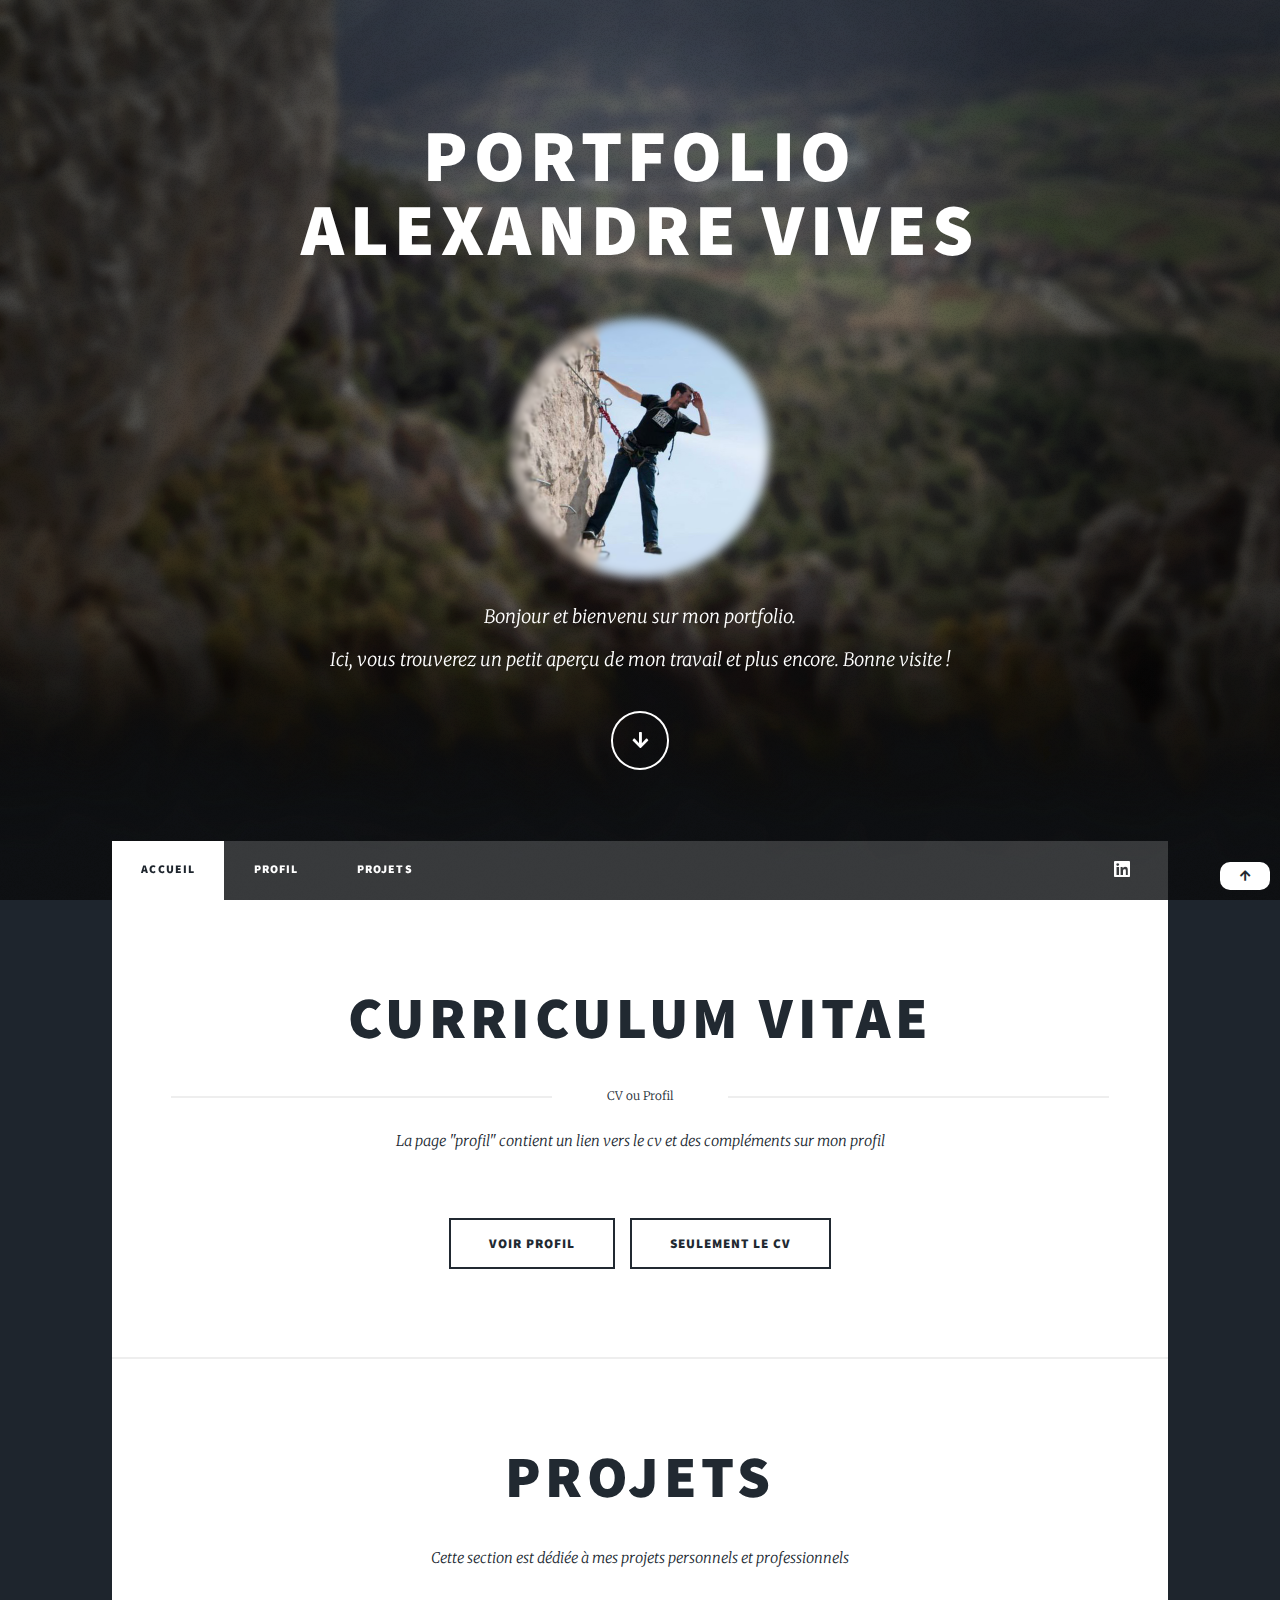
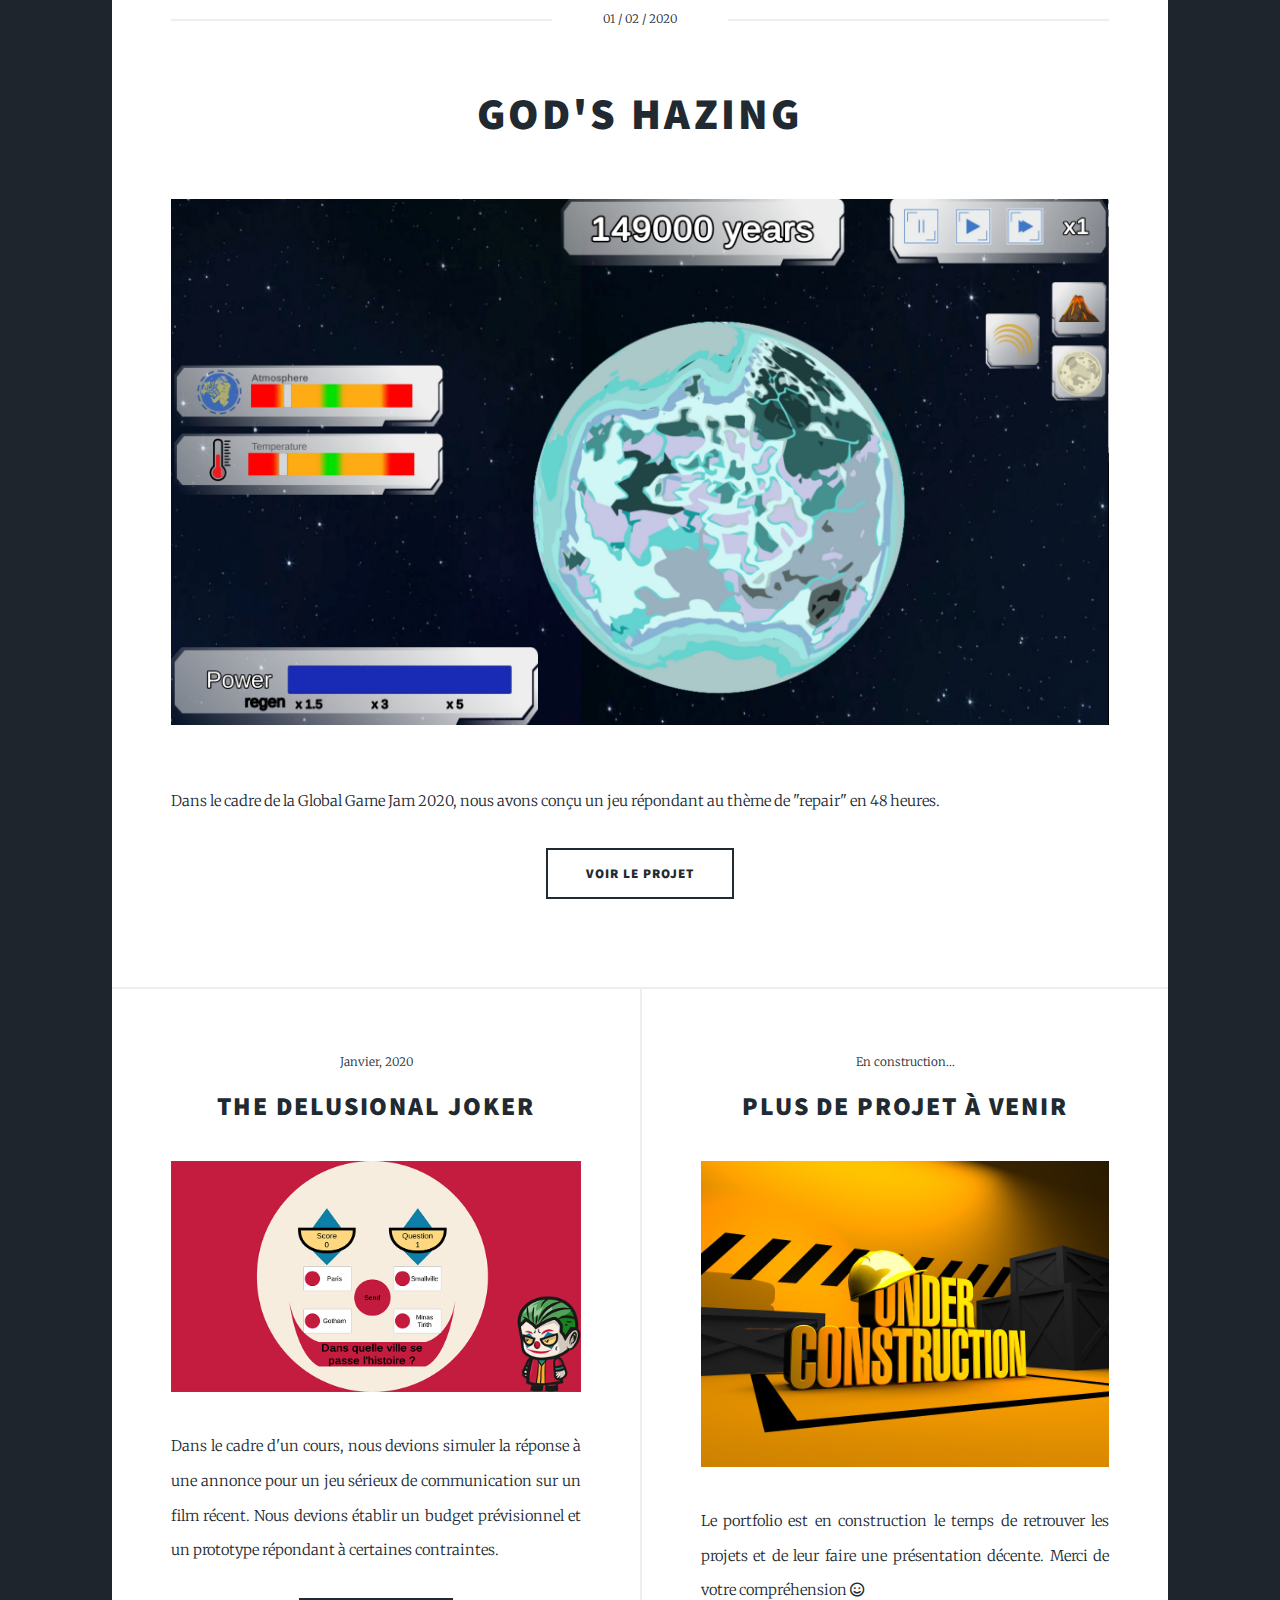
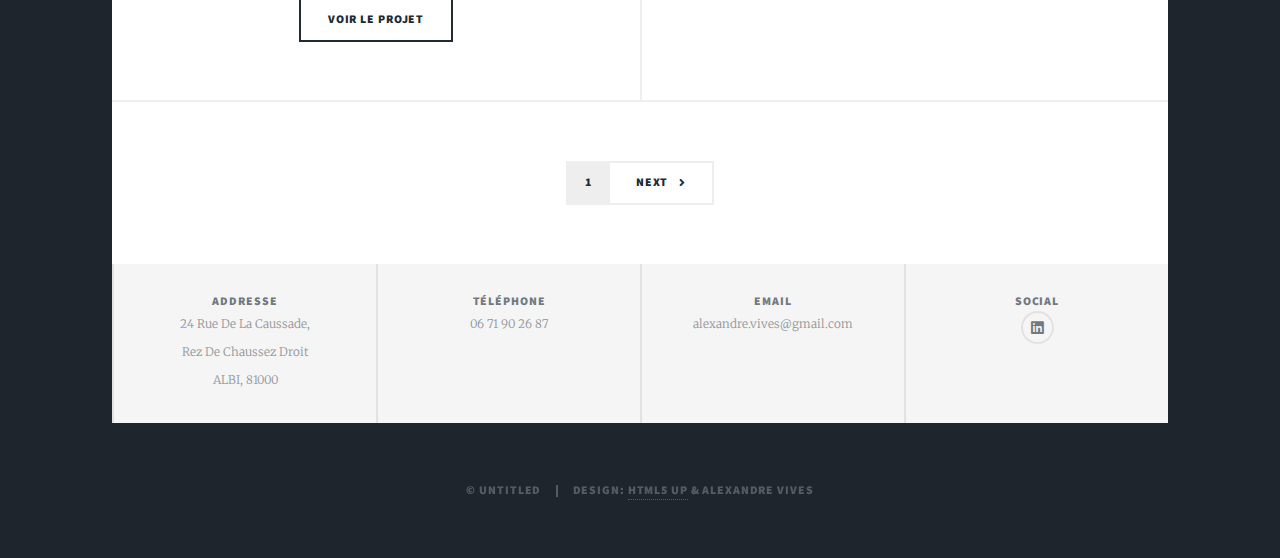
==== index.html @ 9de9e800 "Add files via upload" ====
<!DOCTYPE HTML>
<!--
	Massively by HTML5 UP
	html5up.net | @ajlkn
	Free for personal and commercial use under the CCA 3.0 license (html5up.net/license)
-->
<html>
	<head>
		<title>Portfolio Alexandre Vives</title>
		<meta charset="utf-8" />
		<meta name="viewport" content="width=device-width, initial-scale=1, user-scalable=no" />
		<link rel="stylesheet" href="assets/css/main.css" /> 
		<noscript><link rel="stylesheet" href="assets/css/noscript.css" /></noscript>
	</head>
	<body class="is-preload">
		<a id="myBtn" href="#header" class="icon solid solo fa-arrow-up scrolly"></a>
		<!-- Wrapper -->
			<div id="wrapper" class="fade-in">

				<!-- Intro -->
					<div id="intro">
						<h1>Portfolio</br>Alexandre Vives</h1>
						<img src="images/first_page.png" width="300" height="300" alt="" />
						<p>Bonjour et bienvenu sur mon portfolio.<br/> Ici, vous trouverez un petit aperçu de mon travail et plus encore. Bonne visite !</p>

						<ul class="actions">
							<li><a href="#header" class="button icon solid solo fa-arrow-down scrolly">Continue</a></li>
						</ul>
					</div>

				<!-- Header -->
					<header id="header">
						<a href="index.html" class="logo">Portfolio</a>	 
					</header>
					

				<div id="navInsert">

				</div>

				<!-- Main -->
					<div id="main">

						<!-- Featured Post -->
							<article class="post featured">
								<header class="major">
									<h2>Curriculum Vitae</h2>
									<span class="announce">CV ou Profil</span>
									<p>La page "profil" contient un lien vers le cv et des compléments sur mon profil</p>
								</header>
								<ul class="actions special">
									<li><a href="profil.html" class="button large">Voir profil</a></li>
									<li><a href="https://drive.google.com/open?id=1Zf-9jt9kd5kHtV3uzMvrws8bIlrzNsgl" target="_blank" class="button large">Seulement le CV</a></li>
								</ul>							
							</article>

							<article class="post featured">
								<header class="major">
									<h2>Projets</h2>
									<p>Cette section est dédiée à mes projets personnels et professionnels</p>
									<span class="announce"> 01 / 02 / 2020</span>
									<h3><a href="projets.html#god">God's Hazing</a></h3>
								</header>
								<a href="projets.html#god" class="image main"><img src="images/Screen_Godhazing.jpg" alt="Screenshot God's Hazing" /></a>
								<p>Dans le cadre de la Global Game Jam 2020, nous avons conçu un jeu répondant au thème de "repair" en 48 heures.</p>							
								<ul class="actions special">
									<li><a href="projets.html#god" class="button large">Voir le projet</a></li>
								</ul>
							</article>

						<!-- Posts -->
							<section class="posts">
								<article>
									<header>
										<span class="date">Janvier, 2020</span>
										<h2><a href="projets.html#joker">The delusional Joker</a></h2>
									</header>
									<a href="projets.html#joker" class="image fit"><img src="images/The_delusional_joker.jpg" alt="" /></a>
									<p>Dans le cadre d'un cours, nous devions simuler la réponse à une annonce pour un jeu sérieux de communication sur un film récent. Nous devions établir un budget prévisionnel et un prototype répondant à certaines contraintes.</p>
									<ul class="actions special">
										<li><a href="projets.html#joker" class="button">Voir le projet</a></li>
									</ul>
								</article>
								<article>
									<header>
										<span class="date">En construction...</span>
										<h2>Plus de projet à venir</h2>
									</header>
									<a href="https://pixabay.com/fr/users/QuinceMedia-1031690/?utm_source=link-attribution&amp;utm_medium=referral&amp;utm_campaign=image&amp;utm_content=2891888" target="_blank" class="image fit"><img src="images/under-construction.jpg" alt="Under construction" title="Go to Sources"/></a>
									<p>Le portfolio est en construction le temps de retrouver les projets et de leur faire une présentation décente. Merci de votre compréhension <a href="https://www.linkedin.com/in/alexandre-vives-8855a61a1/" target="_blank" class="icon fa-smile"><span class="label">LinkedIn</span></a></p>
								</article>
								<!--<article>
									<header>
										<span class="date">April 18, 2017</span>
										<h2><a href="#">Ante mattis<br />
										interdum dolor</a></h2>
									</header>
									<a href="#" class="image fit"><img src="images/pic04.jpg" alt="" /></a>
									<p>Donec eget ex magna. Interdum et malesuada fames ac ante ipsum primis in faucibus. Pellentesque venenatis dolor imperdiet dolor mattis sagittis magna etiam.</p>
									<ul class="actions special">
										<li><a href="#" class="button">Full Story</a></li>
									</ul>
								</article>
								<article>
									<header>
										<span class="date">April 14, 2017</span>
										<h2><a href="#">Tempus sed<br />
										nulla imperdiet</a></h2>
									</header>
									<a href="#" class="image fit"><img src="images/pic05.jpg" alt="" /></a>
									<p>Donec eget ex magna. Interdum et malesuada fames ac ante ipsum primis in faucibus. Pellentesque venenatis dolor imperdiet dolor mattis sagittis magna etiam.</p>
									<ul class="actions special">
										<li><a href="#" class="button">Full Story</a></li>
									</ul>
								</article>
								<article>
									<header>
										<span class="date">April 11, 2017</span>
										<h2><a href="#">Odio magna<br />
										sed consectetur</a></h2>
									</header>
									<a href="#" class="image fit"><img src="images/pic06.jpg" alt="" /></a>
									<p>Donec eget ex magna. Interdum et malesuada fames ac ante ipsum primis in faucibus. Pellentesque venenatis dolor imperdiet dolor mattis sagittis magna etiam.</p>
									<ul class="actions special">
										<li><a href="#" class="button">Full Story</a></li>
									</ul>
								</article>
								<article>
									<header>
										<span class="date">April 7, 2017</span>
										<h2><a href="#">Augue lorem<br />
										primis vestibulum</a></h2>
									</header>
									<a href="#" class="image fit"><img src="images/pic07.jpg" alt="" /></a>
									<p>Donec eget ex magna. Interdum et malesuada fames ac ante ipsum primis in faucibus. Pellentesque venenatis dolor imperdiet dolor mattis sagittis magna etiam.</p>
									<ul class="actions special">
										<li><a href="#" class="button">Full Story</a></li>
									</ul>
								</article>-->
							</section>

						<!-- Footer -->
							<footer>
								<div class="pagination">
									<!--<a href="#" class="previous">Prev</a>-->
									<a href="#" class="page active">1</a>
									<!--<a href="#" class="page">2</a>
									<a href="#" class="page">3</a>
									<span class="extra">&hellip;</span>
									<a href="#" class="page">8</a>
									<a href="#" class="page">9</a>
									<a href="#" class="page">10</a>-->
									<a href="#" class="next">Next</a>
								</div>
							</footer>

					</div>
					
					<div id="footerInsert">

					</div>

			</div>
			
		<!-- Scripts -->
			<script src="assets/js/jquery.min.js"></script>
			<script src="assets/js/jquery.scrollex.min.js"></script>
			<script src="assets/js/jquery.scrolly.min.js"></script>
			<script src="assets/js/browser.min.js"></script>
			<script src="assets/js/breakpoints.min.js"></script>
			<script src="assets/js/util.js"></script>
			<script src="assets/js/main.js"></script>
			<script src="assets/js/insertTemplate.js"></script>	
	</body>
</html>
---- assets/css/main.css ----
@import url(fontawesome-all.min.css);
@import url("https://fonts.googleapis.com/css?family=Merriweather:300,700,300italic,700italic|Source+Sans+Pro:900");

/*
	Massively by HTML5 UP
	html5up.net | @ajlkn
	Free for personal and commercial use under the CCA 3.0 license (html5up.net/license)
*/

html, body, div, span, applet, object,
iframe, h1, h2, h3, h4, h5, h6, p, blockquote,
pre, a, abbr, acronym, address, big, cite,
code, del, dfn, em, img, ins, kbd, q, s, samp,
small, strike, strong, sub, sup, tt, var, b,
u, i, center, dl, dt, dd, ol, ul, li, fieldset,
form, label, legend, table, caption, tbody,
tfoot, thead, tr, th, td, article, aside,
canvas, details, embed, figure, figcaption,
footer, header, hgroup, menu, nav, output, ruby,
section, summary, time, mark, audio, video, iframe {
	margin: 0;
	padding: 0;
	border: 0;
	font-size: 100%;
	font: inherit;
	vertical-align: baseline;}

article, aside, details, figcaption, figure,
footer, header, hgroup, menu, nav, section {
	display: block;}

body {
	line-height: 1;
}

ol, ul {
	list-style: none;
}

blockquote, q {
	quotes: none;
}

	blockquote:before, blockquote:after, q:before, q:after {
		content: '';
		content: none;
	}

table {
	border-collapse: collapse;
	border-spacing: 0;
}

body {
	-webkit-text-size-adjust: none;
}

mark {
	background-color: transparent;
	color: inherit;
}

input::-moz-focus-inner {
	border: 0;
	padding: 0;
}

input, select, textarea {
	-moz-appearance: none;
	-webkit-appearance: none;
	-ms-appearance: none;
	appearance: none;
}

/* Barre de progression */
.styled meter {
  /* Reset the default appearance */
  -webkit-appearance: none;
  -moz-appearance: none;
  appearance: none;

  width: 20%;
  height: 30px;
  
  /* For Firefox */
  background: #EEE;
  box-shadow: 0 2px 3px rgba(0,0,0,0.2) inset;
  border-radius: 3px;
}

.styled meter::-webkit-meter-bar {
	background: #EEE;
	box-shadow: 0 2px 3px rgba(0,0,0,0.2) inset;
	border-radius: 3px;
  }
  
  .styled meter::-webkit-meter-optimum-value,
  .styled meter::-webkit-meter-suboptimum-value,
  .styled meter::-webkit-meter-even-less-good-value {
	border-radius: 3px;
  }
  
  .styled meter::-webkit-meter-optimum-value {
	background: #86CC00;
  }
  
  .styled meter::-webkit-meter-suboptimum-value {
	background: #FFDB1A;
  }
  
  .styled meter::-webkit-meter-even-less-good-value  {
	background: #CC4600;
  }
  
  
  /* Firefox */
  .styled meter::-moz-meter-bar {
	border-radius: 3px;
  }
  
  .styled meter:-moz-meter-optimum::-moz-meter-bar {
	background: #86CC00;
  }
  
  .styled meter:-moz-meter-sub-optimum::-moz-meter-bar {
	background: #FFDB1A;
  }
  
  .styled meter:-moz-meter-sub-sub-optimum::-moz-meter-bar {
	background: #CC4600;
  }

header > .announce {
	display: block;
	font-size: 0.8rem;
	height: 1;
	margin: 0 0 1rem 0;
	position: relative;
}

header.announce > .announce {
	font-size: 1rem;
	margin: 0 0 4rem 0;
}

	header.major > .announce:before, header.major > .announce:after {
		content: '';
		display: block;
		position: absolute;
		top: 50%;
		width: calc(50% - 6rem);
		border-top: solid 2px;
	}

	header.major > .announce:before {
		left: 0;
	}

	header.major > .announce:after {
		right: 0;
	}

	header.major .announce:before, header.major .announce:after {
		border-top-color: #eeeeee;
	}

/*Floating Back-To-Top Button*/
#myBtn {
	position: fixed;
	text-align: center;
	bottom: 10px;
	right: 10px;
	max-width: 50px;
	width: 100%;
	font-size: 12px;
	border-color: rgba(255, 255, 255, 0.2);
	background-color: rgb(255,255,255);
	border-radius: 10px;
	z-index: 2;

}
/*On Hover Color Change*/
#myBtn:hover {
	background-color: rgba(255, 255, 255, 0.2);
}

/* Basic */

	@-ms-viewport {
		width: device-width;
	}

	body {
		-ms-overflow-style: scrollbar;
	}

	@media screen and (max-width: 480px) {

		html, body {
			min-width: 320px;
		}

	}

	html {
		box-sizing: border-box;
	}

	*, *:before, *:after {
		box-sizing: inherit;
	}

	body {
		background-color: #1e252d;
	}

		body.is-preload *, body.is-preload *:before, body.is-preload *:after {
			-moz-animation: none !important;
			-webkit-animation: none !important;
			-ms-animation: none !important;
			animation: none !important;
			-moz-transition: none !important;
			-webkit-transition: none !important;
			-ms-transition: none !important;
			transition: none !important;
		}

/* Type */

	html {
		font-size: 16pt;
	}

		@media screen and (max-width: 1680px) {

			html {
				font-size: 12pt;
			}

		}

		@media screen and (max-width: 1280px) {

			html {
				font-size: 11pt;
			}

		}

		@media screen and (max-width: 360px) {

			html {
				font-size: 10pt;
			}

		}

	body {
		color: #212931;
	}

	body, input, select, textarea {
		font-family: "Merriweather", Georgia, serif;
		font-weight: 300;
		font-size: 1rem;
		line-height: 2.375;
	}

	a {
		-moz-transition: color 0.2s ease-in-out, background-color 0.2s ease-in-out, border-color 0.2s ease-in-out, box-shadow 0.2s ease-in-out;
		-webkit-transition: color 0.2s ease-in-out, background-color 0.2s ease-in-out, border-color 0.2s ease-in-out, box-shadow 0.2s ease-in-out;
		-ms-transition: color 0.2s ease-in-out, background-color 0.2s ease-in-out, border-color 0.2s ease-in-out, box-shadow 0.2s ease-in-out;
		transition: color 0.2s ease-in-out, background-color 0.2s ease-in-out, border-color 0.2s ease-in-out, box-shadow 0.2s ease-in-out;
		border-bottom: dotted 1px;
		text-decoration: none;
	}

		a:hover {
			border-bottom-color: transparent;
		}

	strong, b {
		font-weight: 600;
	}

	em, i {
		font-style: italic;
	}

	p {
		text-align: justify;
		margin: 0 0 2rem 0;
	}

	h1, h2, h3, h4, h5, h6 {
		font-family: "Source Sans Pro", Helvetica, sans-serif;
		font-weight: 900;
		line-height: 1.5;
		letter-spacing: 0.075em;
		text-transform: uppercase;
		margin: 0 0 1rem 0;
	}

		h1 a, h2 a, h3 a, h4 a, h5 a, h6 a {
			border-bottom: 0;
			color: inherit;
			text-decoration: none;
		}

	h1 {
		font-size: 4rem;
		line-height: 1.1;
		margin: 0 0 2rem 0;
	}

	h2 {
		font-size: 1.75rem;
		line-height: 1.3;
		margin: 0 0 1.5rem 0;
	}

	h3 {
		font-size: 1.25rem;
		margin: 0 0 1.5rem 0;
	}

	h4 {
		font-size: 1rem;
	}

	h5 {
		font-size: 0.9rem;
	}

	h6 {
		font-size: 0.8rem;
	}

	sub {
		font-size: 0.8rem;
		position: relative;
		top: 0.5rem;
	}

	sup {
		font-size: 0.8rem;
		position: relative;
		top: -0.5rem;
	}

	blockquote {
		border-left: solid 4px;
		font-style: italic;
		margin: 0 0 2rem 0;
		padding: 0.5rem 0 0.5rem 2rem;
	}

	code {
		border: solid 2px;
		font-family: "Courier New", monospace;
		font-size: 0.9rem;
		margin: 0 0.25rem;
		padding: 0.25rem 0.65rem;
	}

	pre {
		-webkit-overflow-scrolling: touch;
		font-family: "Courier New", monospace;
		font-size: 0.9rem;
		margin: 0 0 2rem 0;
	}

		pre code {
			display: block;
			line-height: 1.75;
			padding: 1rem 1.5rem;
			overflow-x: auto;
		}

	hr {
		border: 0;
		border-bottom: solid 2px;
		margin: 3rem 0;
	}

		hr.major {
			margin: 5rem 0;
		}

	.align-left {
		text-align: left;
	}

	.align-center {
		text-align: center;
	}

	.align-right {
		text-align: right;
	}

	input, select, textarea {
		color: #212931;
	}

	a {
		color: #212931;
		border-bottom-color: rgba(33, 41, 49, 0.5);
	}

		a:hover {
			border-bottom-color: transparent;
			color: #18bfef !important;
		}

	strong, b {
		color: #212931;
	}

	h1, h2, h3, h4, h5, h6 {
		color: #212931;
	}

	blockquote {
		border-left-color: #eeeeee;
	}

	code {
		background: rgba(220, 220, 220, 0.25);
		border-color: #eeeeee;
	}

	hr {
		border-bottom-color: #eeeeee;
	}

/* Row */

	.row {
		display: flex;
		flex-wrap: wrap;
		box-sizing: border-box;
		align-items: stretch;
	}

		.row > * {
			box-sizing: border-box;
		}

		.row.gtr-uniform > * > :last-child {
			margin-bottom: 0;
		}

		.row.aln-left {
			justify-content: flex-start;
		}

		.row.aln-center {
			justify-content: center;
		}

		.row.aln-right {
			justify-content: flex-end;
		}

		.row.aln-top {
			align-items: flex-start;
		}

		.row.aln-middle {
			align-items: center;
		}

		.row.aln-bottom {
			align-items: flex-end;
		}

		.row > .imp {
			order: -1;
		}

		.row > .col-1 {
			width: 8.33333%;
		}

		.row > .off-1 {
			margin-left: 8.33333%;
		}

		.row > .col-2 {
			width: 16.66667%;
		}

		.row > .off-2 {
			margin-left: 16.66667%;
		}

		.row > .col-3 {
			width: 25%;
		}

		.row > .off-3 {
			margin-left: 25%;
		}

		.row > .col-4 {
			width: 33.33333%;
		}

		.row > .off-4 {
			margin-left: 33.33333%;
		}

		.row > .col-5 {
			width: 41.66667%;
		}

		.row > .off-5 {
			margin-left: 41.66667%;
		}

		.row > .col-6 {
			width: 50%;
		}

		.row > .off-6 {
			margin-left: 50%;
		}

		.row > .col-7 {
			width: 58.33333%;
		}

		.row > .off-7 {
			margin-left: 58.33333%;
		}

		.row > .col-8 {
			width: 66.66667%;
		}

		.row > .off-8 {
			margin-left: 66.66667%;
		}

		.row > .col-9 {
			width: 75%;
		}

		.row > .off-9 {
			margin-left: 75%;
		}

		.row > .col-10 {
			width: 83.33333%;
		}

		.row > .off-10 {
			margin-left: 83.33333%;
		}

		.row > .col-11 {
			width: 91.66667%;
		}

		.row > .off-11 {
			margin-left: 91.66667%;
		}

		.row > .col-12 {
			width: 100%;
		}

		.row > .off-12 {
			margin-left: 100%;
		}

		.row.gtr-0 {
			margin-top: 0;
			margin-left: 0rem;
		}

			.row.gtr-0 > * {
				padding: 0 0 0 0rem;
			}

			.row.gtr-0.gtr-uniform {
				margin-top: 0rem;
			}

				.row.gtr-0.gtr-uniform > * {
					padding-top: 0rem;
				}

		.row.gtr-25 {
			margin-top: 0;
			margin-left: -0.375rem;
		}

			.row.gtr-25 > * {
				padding: 0 0 0 0.375rem;
			}

			.row.gtr-25.gtr-uniform {
				margin-top: -0.375rem;
			}

				.row.gtr-25.gtr-uniform > * {
					padding-top: 0.375rem;
				}

		.row.gtr-50 {
			margin-top: 0;
			margin-left: -0.75rem;
		}

			.row.gtr-50 > * {
				padding: 0 0 0 0.75rem;
			}

			.row.gtr-50.gtr-uniform {
				margin-top: -0.75rem;
			}

				.row.gtr-50.gtr-uniform > * {
					padding-top: 0.75rem;
				}

		.row {
			margin-top: 0;
			margin-left: -1.5rem;
		}

			.row > * {
				padding: 0 0 0 1.5rem;
			}

			.row.gtr-uniform {
				margin-top: -1.5rem;
			}

				.row.gtr-uniform > * {
					padding-top: 1.5rem;
				}

		.row.gtr-150 {
			margin-top: 0;
			margin-left: -2.25rem;
		}

			.row.gtr-150 > * {
				padding: 0 0 0 2.25rem;
			}

			.row.gtr-150.gtr-uniform {
				margin-top: -2.25rem;
			}

				.row.gtr-150.gtr-uniform > * {
					padding-top: 2.25rem;
				}

		.row.gtr-200 {
			margin-top: 0;
			margin-left: -3rem;
		}

			.row.gtr-200 > * {
				padding: 0 0 0 3rem;
			}

			.row.gtr-200.gtr-uniform {
				margin-top: -3rem;
			}

				.row.gtr-200.gtr-uniform > * {
					padding-top: 3rem;
				}

		@media screen and (max-width: 1680px) {

			.row {
				display: flex;
				flex-wrap: wrap;
				box-sizing: border-box;
				align-items: stretch;
			}

				.row > * {
					box-sizing: border-box;
				}

				.row.gtr-uniform > * > :last-child {
					margin-bottom: 0;
				}

				.row.aln-left {
					justify-content: flex-start;
				}

				.row.aln-center {
					justify-content: center;
				}

				.row.aln-right {
					justify-content: flex-end;
				}

				.row.aln-top {
					align-items: flex-start;
				}

				.row.aln-middle {
					align-items: center;
				}

				.row.aln-bottom {
					align-items: flex-end;
				}

				.row > .imp-xlarge {
					order: -1;
				}

				.row > .col-1-xlarge {
					width: 8.33333%;
				}

				.row > .off-1-xlarge {
					margin-left: 8.33333%;
				}

				.row > .col-2-xlarge {
					width: 16.66667%;
				}

				.row > .off-2-xlarge {
					margin-left: 16.66667%;
				}

				.row > .col-3-xlarge {
					width: 25%;
				}

				.row > .off-3-xlarge {
					margin-left: 25%;
				}

				.row > .col-4-xlarge {
					width: 33.33333%;
				}

				.row > .off-4-xlarge {
					margin-left: 33.33333%;
				}

				.row > .col-5-xlarge {
					width: 41.66667%;
				}

				.row > .off-5-xlarge {
					margin-left: 41.66667%;
				}

				.row > .col-6-xlarge {
					width: 50%;
				}

				.row > .off-6-xlarge {
					margin-left: 50%;
				}

				.row > .col-7-xlarge {
					width: 58.33333%;
				}

				.row > .off-7-xlarge {
					margin-left: 58.33333%;
				}

				.row > .col-8-xlarge {
					width: 66.66667%;
				}

				.row > .off-8-xlarge {
					margin-left: 66.66667%;
				}

				.row > .col-9-xlarge {
					width: 75%;
				}

				.row > .off-9-xlarge {
					margin-left: 75%;
				}

				.row > .col-10-xlarge {
					width: 83.33333%;
				}

				.row > .off-10-xlarge {
					margin-left: 83.33333%;
				}

				.row > .col-11-xlarge {
					width: 91.66667%;
				}

				.row > .off-11-xlarge {
					margin-left: 91.66667%;
				}

				.row > .col-12-xlarge {
					width: 100%;
				}

				.row > .off-12-xlarge {
					margin-left: 100%;
				}

				.row.gtr-0 {
					margin-top: 0;
					margin-left: 0rem;
				}

					.row.gtr-0 > * {
						padding: 0 0 0 0rem;
					}

					.row.gtr-0.gtr-uniform {
						margin-top: 0rem;
					}

						.row.gtr-0.gtr-uniform > * {
							padding-top: 0rem;
						}

				.row.gtr-25 {
					margin-top: 0;
					margin-left: -0.375rem;
				}

					.row.gtr-25 > * {
						padding: 0 0 0 0.375rem;
					}

					.row.gtr-25.gtr-uniform {
						margin-top: -0.375rem;
					}

						.row.gtr-25.gtr-uniform > * {
							padding-top: 0.375rem;
						}

				.row.gtr-50 {
					margin-top: 0;
					margin-left: -0.75rem;
				}

					.row.gtr-50 > * {
						padding: 0 0 0 0.75rem;
					}

					.row.gtr-50.gtr-uniform {
						margin-top: -0.75rem;
					}

						.row.gtr-50.gtr-uniform > * {
							padding-top: 0.75rem;
						}

				.row {
					margin-top: 0;
					margin-left: -1.5rem;
				}

					.row > * {
						padding: 0 0 0 1.5rem;
					}

					.row.gtr-uniform {
						margin-top: -1.5rem;
					}

						.row.gtr-uniform > * {
							padding-top: 1.5rem;
						}

				.row.gtr-150 {
					margin-top: 0;
					margin-left: -2.25rem;
				}

					.row.gtr-150 > * {
						padding: 0 0 0 2.25rem;
					}

					.row.gtr-150.gtr-uniform {
						margin-top: -2.25rem;
					}

						.row.gtr-150.gtr-uniform > * {
							padding-top: 2.25rem;
						}

				.row.gtr-200 {
					margin-top: 0;
					margin-left: -3rem;
				}

					.row.gtr-200 > * {
						padding: 0 0 0 3rem;
					}

					.row.gtr-200.gtr-uniform {
						margin-top: -3rem;
					}

						.row.gtr-200.gtr-uniform > * {
							padding-top: 3rem;
						}

		}

		@media screen and (max-width: 1280px) {

			.row {
				display: flex;
				flex-wrap: wrap;
				box-sizing: border-box;
				align-items: stretch;
			}

				.row > * {
					box-sizing: border-box;
				}

				.row.gtr-uniform > * > :last-child {
					margin-bottom: 0;
				}

				.row.aln-left {
					justify-content: flex-start;
				}

				.row.aln-center {
					justify-content: center;
				}

				.row.aln-right {
					justify-content: flex-end;
				}

				.row.aln-top {
					align-items: flex-start;
				}

				.row.aln-middle {
					align-items: center;
				}

				.row.aln-bottom {
					align-items: flex-end;
				}

				.row > .imp-large {
					order: -1;
				}

				.row > .col-1-large {
					width: 8.33333%;
				}

				.row > .off-1-large {
					margin-left: 8.33333%;
				}

				.row > .col-2-large {
					width: 16.66667%;
				}

				.row > .off-2-large {
					margin-left: 16.66667%;
				}

				.row > .col-3-large {
					width: 25%;
				}

				.row > .off-3-large {
					margin-left: 25%;
				}

				.row > .col-4-large {
					width: 33.33333%;
				}

				.row > .off-4-large {
					margin-left: 33.33333%;
				}

				.row > .col-5-large {
					width: 41.66667%;
				}

				.row > .off-5-large {
					margin-left: 41.66667%;
				}

				.row > .col-6-large {
					width: 50%;
				}

				.row > .off-6-large {
					margin-left: 50%;
				}

				.row > .col-7-large {
					width: 58.33333%;
				}

				.row > .off-7-large {
					margin-left: 58.33333%;
				}

				.row > .col-8-large {
					width: 66.66667%;
				}

				.row > .off-8-large {
					margin-left: 66.66667%;
				}

				.row > .col-9-large {
					width: 75%;
				}

				.row > .off-9-large {
					margin-left: 75%;
				}

				.row > .col-10-large {
					width: 83.33333%;
				}

				.row > .off-10-large {
					margin-left: 83.33333%;
				}

				.row > .col-11-large {
					width: 91.66667%;
				}

				.row > .off-11-large {
					margin-left: 91.66667%;
				}

				.row > .col-12-large {
					width: 100%;
				}

				.row > .off-12-large {
					margin-left: 100%;
				}

				.row.gtr-0 {
					margin-top: 0;
					margin-left: 0rem;
				}

					.row.gtr-0 > * {
						padding: 0 0 0 0rem;
					}

					.row.gtr-0.gtr-uniform {
						margin-top: 0rem;
					}

						.row.gtr-0.gtr-uniform > * {
							padding-top: 0rem;
						}

				.row.gtr-25 {
					margin-top: 0;
					margin-left: -0.375rem;
				}

					.row.gtr-25 > * {
						padding: 0 0 0 0.375rem;
					}

					.row.gtr-25.gtr-uniform {
						margin-top: -0.375rem;
					}

						.row.gtr-25.gtr-uniform > * {
							padding-top: 0.375rem;
						}

				.row.gtr-50 {
					margin-top: 0;
					margin-left: -0.75rem;
				}

					.row.gtr-50 > * {
						padding: 0 0 0 0.75rem;
					}

					.row.gtr-50.gtr-uniform {
						margin-top: -0.75rem;
					}

						.row.gtr-50.gtr-uniform > * {
							padding-top: 0.75rem;
						}

				.row {
					margin-top: 0;
					margin-left: -1.5rem;
				}

					.row > * {
						padding: 0 0 0 1.5rem;
					}

					.row.gtr-uniform {
						margin-top: -1.5rem;
					}

						.row.gtr-uniform > * {
							padding-top: 1.5rem;
						}

				.row.gtr-150 {
					margin-top: 0;
					margin-left: -2.25rem;
				}

					.row.gtr-150 > * {
						padding: 0 0 0 2.25rem;
					}

					.row.gtr-150.gtr-uniform {
						margin-top: -2.25rem;
					}

						.row.gtr-150.gtr-uniform > * {
							padding-top: 2.25rem;
						}

				.row.gtr-200 {
					margin-top: 0;
					margin-left: -3rem;
				}

					.row.gtr-200 > * {
						padding: 0 0 0 3rem;
					}

					.row.gtr-200.gtr-uniform {
						margin-top: -3rem;
					}

						.row.gtr-200.gtr-uniform > * {
							padding-top: 3rem;
						}

		}

		@media screen and (max-width: 980px) {

			.row {
				display: flex;
				flex-wrap: wrap;
				box-sizing: border-box;
				align-items: stretch;
			}

				.row > * {
					box-sizing: border-box;
				}

				.row.gtr-uniform > * > :last-child {
					margin-bottom: 0;
				}

				.row.aln-left {
					justify-content: flex-start;
				}

				.row.aln-center {
					justify-content: center;
				}

				.row.aln-right {
					justify-content: flex-end;
				}

				.row.aln-top {
					align-items: flex-start;
				}

				.row.aln-middle {
					align-items: center;
				}

				.row.aln-bottom {
					align-items: flex-end;
				}

				.row > .imp-medium {
					order: -1;
				}

				.row > .col-1-medium {
					width: 8.33333%;
				}

				.row > .off-1-medium {
					margin-left: 8.33333%;
				}

				.row > .col-2-medium {
					width: 16.66667%;
				}

				.row > .off-2-medium {
					margin-left: 16.66667%;
				}

				.row > .col-3-medium {
					width: 25%;
				}

				.row > .off-3-medium {
					margin-left: 25%;
				}

				.row > .col-4-medium {
					width: 33.33333%;
				}

				.row > .off-4-medium {
					margin-left: 33.33333%;
				}

				.row > .col-5-medium {
					width: 41.66667%;
				}

				.row > .off-5-medium {
					margin-left: 41.66667%;
				}

				.row > .col-6-medium {
					width: 50%;
				}

				.row > .off-6-medium {
					margin-left: 50%;
				}

				.row > .col-7-medium {
					width: 58.33333%;
				}

				.row > .off-7-medium {
					margin-left: 58.33333%;
				}

				.row > .col-8-medium {
					width: 66.66667%;
				}

				.row > .off-8-medium {
					margin-left: 66.66667%;
				}

				.row > .col-9-medium {
					width: 75%;
				}

				.row > .off-9-medium {
					margin-left: 75%;
				}

				.row > .col-10-medium {
					width: 83.33333%;
				}

				.row > .off-10-medium {
					margin-left: 83.33333%;
				}

				.row > .col-11-medium {
					width: 91.66667%;
				}

				.row > .off-11-medium {
					margin-left: 91.66667%;
				}

				.row > .col-12-medium {
					width: 100%;
				}

				.row > .off-12-medium {
					margin-left: 100%;
				}

				.row.gtr-0 {
					margin-top: 0;
					margin-left: 0rem;
				}

					.row.gtr-0 > * {
						padding: 0 0 0 0rem;
					}

					.row.gtr-0.gtr-uniform {
						margin-top: 0rem;
					}

						.row.gtr-0.gtr-uniform > * {
							padding-top: 0rem;
						}

				.row.gtr-25 {
					margin-top: 0;
					margin-left: -0.375rem;
				}

					.row.gtr-25 > * {
						padding: 0 0 0 0.375rem;
					}

					.row.gtr-25.gtr-uniform {
						margin-top: -0.375rem;
					}

						.row.gtr-25.gtr-uniform > * {
							padding-top: 0.375rem;
						}

				.row.gtr-50 {
					margin-top: 0;
					margin-left: -0.75rem;
				}

					.row.gtr-50 > * {
						padding: 0 0 0 0.75rem;
					}

					.row.gtr-50.gtr-uniform {
						margin-top: -0.75rem;
					}

						.row.gtr-50.gtr-uniform > * {
							padding-top: 0.75rem;
						}

				.row {
					margin-top: 0;
					margin-left: -1.5rem;
				}

					.row > * {
						padding: 0 0 0 1.5rem;
					}

					.row.gtr-uniform {
						margin-top: -1.5rem;
					}

						.row.gtr-uniform > * {
							padding-top: 1.5rem;
						}

				.row.gtr-150 {
					margin-top: 0;
					margin-left: -2.25rem;
				}

					.row.gtr-150 > * {
						padding: 0 0 0 2.25rem;
					}

					.row.gtr-150.gtr-uniform {
						margin-top: -2.25rem;
					}

						.row.gtr-150.gtr-uniform > * {
							padding-top: 2.25rem;
						}

				.row.gtr-200 {
					margin-top: 0;
					margin-left: -3rem;
				}

					.row.gtr-200 > * {
						padding: 0 0 0 3rem;
					}

					.row.gtr-200.gtr-uniform {
						margin-top: -3rem;
					}

						.row.gtr-200.gtr-uniform > * {
							padding-top: 3rem;
						}

		}

		@media screen and (max-width: 736px) {

			.row {
				display: flex;
				flex-wrap: wrap;
				box-sizing: border-box;
				align-items: stretch;
			}

				.row > * {
					box-sizing: border-box;
				}

				.row.gtr-uniform > * > :last-child {
					margin-bottom: 0;
				}

				.row.aln-left {
					justify-content: flex-start;
				}

				.row.aln-center {
					justify-content: center;
				}

				.row.aln-right {
					justify-content: flex-end;
				}

				.row.aln-top {
					align-items: flex-start;
				}

				.row.aln-middle {
					align-items: center;
				}

				.row.aln-bottom {
					align-items: flex-end;
				}

				.row > .imp-small {
					order: -1;
				}

				.row > .col-1-small {
					width: 8.33333%;
				}

				.row > .off-1-small {
					margin-left: 8.33333%;
				}

				.row > .col-2-small {
					width: 16.66667%;
				}

				.row > .off-2-small {
					margin-left: 16.66667%;
				}

				.row > .col-3-small {
					width: 25%;
				}

				.row > .off-3-small {
					margin-left: 25%;
				}

				.row > .col-4-small {
					width: 33.33333%;
				}

				.row > .off-4-small {
					margin-left: 33.33333%;
				}

				.row > .col-5-small {
					width: 41.66667%;
				}

				.row > .off-5-small {
					margin-left: 41.66667%;
				}

				.row > .col-6-small {
					width: 50%;
				}

				.row > .off-6-small {
					margin-left: 50%;
				}

				.row > .col-7-small {
					width: 58.33333%;
				}

				.row > .off-7-small {
					margin-left: 58.33333%;
				}

				.row > .col-8-small {
					width: 66.66667%;
				}

				.row > .off-8-small {
					margin-left: 66.66667%;
				}

				.row > .col-9-small {
					width: 75%;
				}

				.row > .off-9-small {
					margin-left: 75%;
				}

				.row > .col-10-small {
					width: 83.33333%;
				}

				.row > .off-10-small {
					margin-left: 83.33333%;
				}

				.row > .col-11-small {
					width: 91.66667%;
				}

				.row > .off-11-small {
					margin-left: 91.66667%;
				}

				.row > .col-12-small {
					width: 100%;
				}

				.row > .off-12-small {
					margin-left: 100%;
				}

				.row.gtr-0 {
					margin-top: 0;
					margin-left: 0rem;
				}

					.row.gtr-0 > * {
						padding: 0 0 0 0rem;
					}

					.row.gtr-0.gtr-uniform {
						margin-top: 0rem;
					}

						.row.gtr-0.gtr-uniform > * {
							padding-top: 0rem;
						}

				.row.gtr-25 {
					margin-top: 0;
					margin-left: -0.375rem;
				}

					.row.gtr-25 > * {
						padding: 0 0 0 0.375rem;
					}

					.row.gtr-25.gtr-uniform {
						margin-top: -0.375rem;
					}

						.row.gtr-25.gtr-uniform > * {
							padding-top: 0.375rem;
						}

				.row.gtr-50 {
					margin-top: 0;
					margin-left: -0.75rem;
				}

					.row.gtr-50 > * {
						padding: 0 0 0 0.75rem;
					}

					.row.gtr-50.gtr-uniform {
						margin-top: -0.75rem;
					}

						.row.gtr-50.gtr-uniform > * {
							padding-top: 0.75rem;
						}

				.row {
					margin-top: 0;
					margin-left: -1.5rem;
				}

					.row > * {
						padding: 0 0 0 1.5rem;
					}

					.row.gtr-uniform {
						margin-top: -1.5rem;
					}

						.row.gtr-uniform > * {
							padding-top: 1.5rem;
						}

				.row.gtr-150 {
					margin-top: 0;
					margin-left: -2.25rem;
				}

					.row.gtr-150 > * {
						padding: 0 0 0 2.25rem;
					}

					.row.gtr-150.gtr-uniform {
						margin-top: -2.25rem;
					}

						.row.gtr-150.gtr-uniform > * {
							padding-top: 2.25rem;
						}

				.row.gtr-200 {
					margin-top: 0;
					margin-left: -3rem;
				}

					.row.gtr-200 > * {
						padding: 0 0 0 3rem;
					}

					.row.gtr-200.gtr-uniform {
						margin-top: -3rem;
					}

						.row.gtr-200.gtr-uniform > * {
							padding-top: 3rem;
						}

		}

		@media screen and (max-width: 480px) {

			.row {
				display: flex;
				flex-wrap: wrap;
				box-sizing: border-box;
				align-items: stretch;
			}

				.row > * {
					box-sizing: border-box;
				}

				.row.gtr-uniform > * > :last-child {
					margin-bottom: 0;
				}

				.row.aln-left {
					justify-content: flex-start;
				}

				.row.aln-center {
					justify-content: center;
				}

				.row.aln-right {
					justify-content: flex-end;
				}

				.row.aln-top {
					align-items: flex-start;
				}

				.row.aln-middle {
					align-items: center;
				}

				.row.aln-bottom {
					align-items: flex-end;
				}

				.row > .imp-xsmall {
					order: -1;
				}

				.row > .col-1-xsmall {
					width: 8.33333%;
				}

				.row > .off-1-xsmall {
					margin-left: 8.33333%;
				}

				.row > .col-2-xsmall {
					width: 16.66667%;
				}

				.row > .off-2-xsmall {
					margin-left: 16.66667%;
				}

				.row > .col-3-xsmall {
					width: 25%;
				}

				.row > .off-3-xsmall {
					margin-left: 25%;
				}

				.row > .col-4-xsmall {
					width: 33.33333%;
				}

				.row > .off-4-xsmall {
					margin-left: 33.33333%;
				}

				.row > .col-5-xsmall {
					width: 41.66667%;
				}

				.row > .off-5-xsmall {
					margin-left: 41.66667%;
				}

				.row > .col-6-xsmall {
					width: 50%;
				}

				.row > .off-6-xsmall {
					margin-left: 50%;
				}

				.row > .col-7-xsmall {
					width: 58.33333%;
				}

				.row > .off-7-xsmall {
					margin-left: 58.33333%;
				}

				.row > .col-8-xsmall {
					width: 66.66667%;
				}

				.row > .off-8-xsmall {
					margin-left: 66.66667%;
				}

				.row > .col-9-xsmall {
					width: 75%;
				}

				.row > .off-9-xsmall {
					margin-left: 75%;
				}

				.row > .col-10-xsmall {
					width: 83.33333%;
				}

				.row > .off-10-xsmall {
					margin-left: 83.33333%;
				}

				.row > .col-11-xsmall {
					width: 91.66667%;
				}

				.row > .off-11-xsmall {
					margin-left: 91.66667%;
				}

				.row > .col-12-xsmall {
					width: 100%;
				}

				.row > .off-12-xsmall {
					margin-left: 100%;
				}

				.row.gtr-0 {
					margin-top: 0;
					margin-left: 0rem;
				}

					.row.gtr-0 > * {
						padding: 0 0 0 0rem;
					}

					.row.gtr-0.gtr-uniform {
						margin-top: 0rem;
					}

						.row.gtr-0.gtr-uniform > * {
							padding-top: 0rem;
						}

				.row.gtr-25 {
					margin-top: 0;
					margin-left: -0.375rem;
				}

					.row.gtr-25 > * {
						padding: 0 0 0 0.375rem;
					}

					.row.gtr-25.gtr-uniform {
						margin-top: -0.375rem;
					}

						.row.gtr-25.gtr-uniform > * {
							padding-top: 0.375rem;
						}

				.row.gtr-50 {
					margin-top: 0;
					margin-left: -0.75rem;
				}

					.row.gtr-50 > * {
						padding: 0 0 0 0.75rem;
					}

					.row.gtr-50.gtr-uniform {
						margin-top: -0.75rem;
					}

						.row.gtr-50.gtr-uniform > * {
							padding-top: 0.75rem;
						}

				.row {
					margin-top: 0;
					margin-left: -1.5rem;
				}

					.row > * {
						padding: 0 0 0 1.5rem;
					}

					.row.gtr-uniform {
						margin-top: -1.5rem;
					}

						.row.gtr-uniform > * {
							padding-top: 1.5rem;
						}

				.row.gtr-150 {
					margin-top: 0;
					margin-left: -2.25rem;
				}

					.row.gtr-150 > * {
						padding: 0 0 0 2.25rem;
					}

					.row.gtr-150.gtr-uniform {
						margin-top: -2.25rem;
					}

						.row.gtr-150.gtr-uniform > * {
							padding-top: 2.25rem;
						}

				.row.gtr-200 {
					margin-top: 0;
					margin-left: -3rem;
				}

					.row.gtr-200 > * {
						padding: 0 0 0 3rem;
					}

					.row.gtr-200.gtr-uniform {
						margin-top: -3rem;
					}

						.row.gtr-200.gtr-uniform > * {
							padding-top: 3rem;
						}

		}

		@media screen and (max-width: 360px) {

			.row {
				display: flex;
				flex-wrap: wrap;
				box-sizing: border-box;
				align-items: stretch;
			}

				.row > * {
					box-sizing: border-box;
				}

				.row.gtr-uniform > * > :last-child {
					margin-bottom: 0;
				}

				.row.aln-left {
					justify-content: flex-start;
				}

				.row.aln-center {
					justify-content: center;
				}

				.row.aln-right {
					justify-content: flex-end;
				}

				.row.aln-top {
					align-items: flex-start;
				}

				.row.aln-middle {
					align-items: center;
				}

				.row.aln-bottom {
					align-items: flex-end;
				}

				.row > .imp-xxsmall {
					order: -1;
				}

				.row > .col-1-xxsmall {
					width: 8.33333%;
				}

				.row > .off-1-xxsmall {
					margin-left: 8.33333%;
				}

				.row > .col-2-xxsmall {
					width: 16.66667%;
				}

				.row > .off-2-xxsmall {
					margin-left: 16.66667%;
				}

				.row > .col-3-xxsmall {
					width: 25%;
				}

				.row > .off-3-xxsmall {
					margin-left: 25%;
				}

				.row > .col-4-xxsmall {
					width: 33.33333%;
				}

				.row > .off-4-xxsmall {
					margin-left: 33.33333%;
				}

				.row > .col-5-xxsmall {
					width: 41.66667%;
				}

				.row > .off-5-xxsmall {
					margin-left: 41.66667%;
				}

				.row > .col-6-xxsmall {
					width: 50%;
				}

				.row > .off-6-xxsmall {
					margin-left: 50%;
				}

				.row > .col-7-xxsmall {
					width: 58.33333%;
				}

				.row > .off-7-xxsmall {
					margin-left: 58.33333%;
				}

				.row > .col-8-xxsmall {
					width: 66.66667%;
				}

				.row > .off-8-xxsmall {
					margin-left: 66.66667%;
				}

				.row > .col-9-xxsmall {
					width: 75%;
				}

				.row > .off-9-xxsmall {
					margin-left: 75%;
				}

				.row > .col-10-xxsmall {
					width: 83.33333%;
				}

				.row > .off-10-xxsmall {
					margin-left: 83.33333%;
				}

				.row > .col-11-xxsmall {
					width: 91.66667%;
				}

				.row > .off-11-xxsmall {
					margin-left: 91.66667%;
				}

				.row > .col-12-xxsmall {
					width: 100%;
				}

				.row > .off-12-xxsmall {
					margin-left: 100%;
				}

				.row.gtr-0 {
					margin-top: 0;
					margin-left: 0rem;
				}

					.row.gtr-0 > * {
						padding: 0 0 0 0rem;
					}

					.row.gtr-0.gtr-uniform {
						margin-top: 0rem;
					}

						.row.gtr-0.gtr-uniform > * {
							padding-top: 0rem;
						}

				.row.gtr-25 {
					margin-top: 0;
					margin-left: -0.375rem;
				}

					.row.gtr-25 > * {
						padding: 0 0 0 0.375rem;
					}

					.row.gtr-25.gtr-uniform {
						margin-top: -0.375rem;
					}

						.row.gtr-25.gtr-uniform > * {
							padding-top: 0.375rem;
						}

				.row.gtr-50 {
					margin-top: 0;
					margin-left: -0.75rem;
				}

					.row.gtr-50 > * {
						padding: 0 0 0 0.75rem;
					}

					.row.gtr-50.gtr-uniform {
						margin-top: -0.75rem;
					}

						.row.gtr-50.gtr-uniform > * {
							padding-top: 0.75rem;
						}

				.row {
					margin-top: 0;
					margin-left: -1.5rem;
				}

					.row > * {
						padding: 0 0 0 1.5rem;
					}

					.row.gtr-uniform {
						margin-top: -1.5rem;
					}

						.row.gtr-uniform > * {
							padding-top: 1.5rem;
						}

				.row.gtr-150 {
					margin-top: 0;
					margin-left: -2.25rem;
				}

					.row.gtr-150 > * {
						padding: 0 0 0 2.25rem;
					}

					.row.gtr-150.gtr-uniform {
						margin-top: -2.25rem;
					}

						.row.gtr-150.gtr-uniform > * {
							padding-top: 2.25rem;
						}

				.row.gtr-200 {
					margin-top: 0;
					margin-left: -3rem;
				}

					.row.gtr-200 > * {
						padding: 0 0 0 3rem;
					}

					.row.gtr-200.gtr-uniform {
						margin-top: -3rem;
					}

						.row.gtr-200.gtr-uniform > * {
							padding-top: 3rem;
						}

		}

/* Box */

	.box {
		border: solid 2px;
		margin-bottom: 2rem;
		padding: 1.5rem;
	}

		.box > :last-child,
		.box > :last-child > :last-child,
		.box > :last-child > :last-child > :last-child {
			margin-bottom: 0;
		}

		.box.alt {
			border: 0;
			border-radius: 0;
			padding: 0;
		}

	.box {
		border-color: #eeeeee;
	}

/* Button */

	input[type="submit"],
	input[type="reset"],
	input[type="button"],
	button,
	.button {
		-moz-appearance: none;
		-webkit-appearance: none;
		-ms-appearance: none;
		appearance: none;
		-moz-transition: background-color 0.2s ease-in-out, box-shadow 0.2s ease-in-out, color 0.2s ease-in-out;
		-webkit-transition: background-color 0.2s ease-in-out, box-shadow 0.2s ease-in-out, color 0.2s ease-in-out;
		-ms-transition: background-color 0.2s ease-in-out, box-shadow 0.2s ease-in-out, color 0.2s ease-in-out;
		transition: background-color 0.2s ease-in-out, box-shadow 0.2s ease-in-out, color 0.2s ease-in-out;
		border: 0;
		border-radius: 0;
		cursor: pointer;
		display: inline-block;
		font-family: "Source Sans Pro", Helvetica, sans-serif;
		font-size: 0.8rem;
		font-weight: 900;
		letter-spacing: 0.075em;
		height: 3rem;
		line-height: 3rem;
		padding: 0 2rem;
		text-align: center;
		text-decoration: none;
		text-transform: uppercase;
		white-space: nowrap;
	}

		input[type="submit"].icon:before,
		input[type="reset"].icon:before,
		input[type="button"].icon:before,
		button.icon:before,
		.button.icon:before {
			margin-right: 0.5rem;
		}

		input[type="submit"].icon.solo,
		input[type="reset"].icon.solo,
		input[type="button"].icon.solo,
		button.icon.solo,
		.button.icon.solo {
			position: relative;
			width: 4rem;
			height: 4rem;
			line-height: 4rem;
			border-radius: 4rem;
			text-indent: 4rem;
			overflow: hidden;
			padding: 0;
			white-space: nowrap;
		}

			input[type="submit"].icon.solo:before,
			input[type="reset"].icon.solo:before,
			input[type="button"].icon.solo:before,
			button.icon.solo:before,
			.button.icon.solo:before {
				position: absolute;
				display: block;
				top: 0;
				left: 0;
				width: inherit;
				height: inherit;
				line-height: inherit;
				font-size: 1.25rem;
				margin-right: 0;
				text-align: center;
				text-indent: 0;
			}

		input[type="submit"].fit,
		input[type="reset"].fit,
		input[type="button"].fit,
		button.fit,
		.button.fit {
			width: 100%;
		}

		input[type="submit"].small,
		input[type="reset"].small,
		input[type="button"].small,
		button.small,
		.button.small {
			font-size: 0.7rem;
			height: 2.5rem;
			line-height: 2.5rem;
			padding: 0 1.5rem;
		}

		input[type="submit"].large,
		input[type="reset"].large,
		input[type="button"].large,
		button.large,
		.button.large {
			font-size: 0.9rem;
			height: 3.5rem;
			line-height: 3.5rem;
			padding: 0 2.75rem;
		}

		@media screen and (max-width: 980px) {

			input[type="submit"],
			input[type="reset"],
			input[type="button"],
			button,
			.button {
				font-size: 0.9rem;
				height: 3.25rem;
				line-height: 3.25rem;
			}

				input[type="submit"].large,
				input[type="reset"].large,
				input[type="button"].large,
				button.large,
				.button.large {
					font-size: 1rem;
					height: 3.75rem;
					line-height: 3.75rem;
				}

		}

		input[type="submit"].disabled, input[type="submit"]:disabled,
		input[type="reset"].disabled,
		input[type="reset"]:disabled,
		input[type="button"].disabled,
		input[type="button"]:disabled,
		button.disabled,
		button:disabled,
		.button.disabled,
		.button:disabled {
			pointer-events: none;
			opacity: 0.25;
		}

	input[type="submit"],
	input[type="reset"],
	input[type="button"],
	button,
	.button {
		background-color: transparent;
		box-shadow: inset 0 0 0 2px #212931;
		color: #212931 !important;
	}

		input[type="submit"]:hover,
		input[type="reset"]:hover,
		input[type="button"]:hover,
		button:hover,
		.button:hover {
			box-shadow: inset 0 0 0 2px #18bfef;
			color: #18bfef !important;
		}

		input[type="submit"].primary,
		input[type="reset"].primary,
		input[type="button"].primary,
		button.primary,
		.button.primary {
			background-color: #212931;
			box-shadow: none;
			color: #ffffff !important;
		}

			input[type="submit"].primary:hover,
			input[type="reset"].primary:hover,
			input[type="button"].primary:hover,
			button.primary:hover,
			.button.primary:hover {
				background-color: #18bfef;
			}

/* Form */

	form {
		margin: 0 0 2rem 0;
	}

		form > :last-child {
			margin-bottom: 0;
		}

		form > .fields {
			display: -moz-flex;
			display: -webkit-flex;
			display: -ms-flex;
			display: flex;
			-moz-flex-wrap: wrap;
			-webkit-flex-wrap: wrap;
			-ms-flex-wrap: wrap;
			flex-wrap: wrap;
			width: calc(100% + 3rem);
			margin: -1.5rem 0 2rem -1.5rem;
		}

			form > .fields > .field {
				-moz-flex-grow: 0;
				-webkit-flex-grow: 0;
				-ms-flex-grow: 0;
				flex-grow: 0;
				-moz-flex-shrink: 0;
				-webkit-flex-shrink: 0;
				-ms-flex-shrink: 0;
				flex-shrink: 0;
				padding: 1.5rem 0 0 1.5rem;
				width: calc(100% - 1.5rem);
			}

				form > .fields > .field.half {
					width: calc(50% - 0.75rem);
				}

				form > .fields > .field.third {
					width: calc(100%/3 - 0.5rem);
				}

				form > .fields > .field.quarter {
					width: calc(25% - 0.375rem);
				}

		@media screen and (max-width: 480px) {

			form > .fields {
				width: calc(100% + 3rem);
				margin: -1.5rem 0 2rem -1.5rem;
			}

				form > .fields > .field {
					padding: 1.5rem 0 0 1.5rem;
					width: calc(100% - 1.5rem);
				}

					form > .fields > .field.half {
						width: calc(100% - 1.5rem);
					}

					form > .fields > .field.third {
						width: calc(100% - 1.5rem);
					}

					form > .fields > .field.quarter {
						width: calc(100% - 1.5rem);
					}

		}

	label {
		display: block;
		font-family: "Source Sans Pro", Helvetica, sans-serif;
		font-weight: 900;
		line-height: 1.5;
		letter-spacing: 0.075em;
		font-size: 0.8rem;
		text-transform: uppercase;
		margin: 0 0 0.75rem 0;
	}

		@media screen and (max-width: 980px) {

			label {
				font-size: 0.9rem;
			}

		}

	input[type="text"],
	input[type="password"],
	input[type="email"],
	select,
	textarea {
		-moz-appearance: none;
		-webkit-appearance: none;
		-ms-appearance: none;
		appearance: none;
		background: transparent;
		border-radius: 0;
		border: solid 2px;
		color: inherit;
		display: block;
		outline: 0;
		padding: 0 1rem;
		text-decoration: none;
		width: 100%;
	}

		input[type="text"]:invalid,
		input[type="password"]:invalid,
		input[type="email"]:invalid,
		select:invalid,
		textarea:invalid {
			box-shadow: none;
		}

	select {
		background-size: 1.25rem;
		background-repeat: no-repeat;
		background-position: calc(100% - 1rem) center;
		height: 3rem;
		padding-right: 3rem;
		text-overflow: ellipsis;
	}

		select:focus::-ms-value {
			background-color: transparent;
		}

		select::-ms-expand {
			display: none;
		}

	input[type="text"],
	input[type="password"],
	input[type="email"],
	select {
		height: 3rem;
	}

	textarea {
		padding: 0.75rem 1rem;
	}

	input[type="checkbox"],
	input[type="radio"] {
		-moz-appearance: none;
		-webkit-appearance: none;
		-ms-appearance: none;
		appearance: none;
		display: block;
		float: left;
		margin-right: -2rem;
		opacity: 0;
		width: 1rem;
		z-index: -1;
	}

		input[type="checkbox"] + label,
		input[type="radio"] + label {
			text-decoration: none;
			cursor: pointer;
			display: inline-block;
			font-size: 1rem;
			letter-spacing: 0;
			font-family: "Merriweather", Georgia, serif;
			text-transform: none;
			font-weight: 300;
			padding-left: 2.8rem;
			padding-right: 1rem;
			position: relative;
		}

			input[type="checkbox"] + label:before,
			input[type="radio"] + label:before {
				-moz-osx-font-smoothing: grayscale;
				-webkit-font-smoothing: antialiased;
				display: inline-block;
				font-style: normal;
				font-variant: normal;
				text-rendering: auto;
				line-height: 1;
				text-transform: none !important;
				font-family: 'Font Awesome 5 Free';
				font-weight: 900;
			}

			input[type="checkbox"] + label:before,
			input[type="radio"] + label:before {
				border-radius: 0;
				border: solid 2px;
				content: '';
				display: inline-block;
				font-size: 0.8rem;
				height: 1.8rem;
				left: 0;
				line-height: 1.65rem;
				position: absolute;
				text-align: center;
				top: -0.125rem;
				width: 1.8rem;
			}

		input[type="checkbox"]:checked + label:before,
		input[type="radio"]:checked + label:before {
			content: '\f00c';
		}

	input[type="checkbox"] + label:before {
		border-radius: 0;
	}

	input[type="radio"] + label:before {
		border-radius: 100%;
	}

	::-webkit-input-placeholder {
		opacity: 1.0;
	}

	:-moz-placeholder {
		opacity: 1.0;
	}

	::-moz-placeholder {
		opacity: 1.0;
	}

	:-ms-input-placeholder {
		opacity: 1.0;
	}

	label {
		color: #212931;
	}

	input[type="text"],
	input[type="password"],
	input[type="email"],
	select,
	textarea {
		border-color: #eeeeee;
	}

		input[type="text"]:focus,
		input[type="password"]:focus,
		input[type="email"]:focus,
		select:focus,
		textarea:focus {
			border-color: #18bfef;
		}

	select {
		background-image: url("data:image/svg+xml;charset=utf8,%3Csvg xmlns='http://www.w3.org/2000/svg' width='40' height='40' preserveAspectRatio='none' viewBox='0 0 40 40'%3E%3Cpath d='M9.4,12.3l10.4,10.4l10.4-10.4c0.2-0.2,0.5-0.4,0.9-0.4c0.3,0,0.6,0.1,0.9,0.4l3.3,3.3c0.2,0.2,0.4,0.5,0.4,0.9 c0,0.4-0.1,0.6-0.4,0.9L20.7,31.9c-0.2,0.2-0.5,0.4-0.9,0.4c-0.3,0-0.6-0.1-0.9-0.4L4.3,17.3c-0.2-0.2-0.4-0.5-0.4-0.9 c0-0.4,0.1-0.6,0.4-0.9l3.3-3.3c0.2-0.2,0.5-0.4,0.9-0.4S9.1,12.1,9.4,12.3z' fill='%23eeeeee' /%3E%3C/svg%3E");
	}

		select option {
			background-color: #ffffff;
			color: #212931;
		}

	.select-wrapper:before {
		color: #eeeeee;
	}

	input[type="checkbox"] + label,
	input[type="radio"] + label {
		color: #212931;
	}

		input[type="checkbox"] + label:before,
		input[type="radio"] + label:before {
			border-color: #eeeeee;
		}

	input[type="checkbox"]:checked + label:before,
	input[type="radio"]:checked + label:before {
		background-color: #212931;
		border-color: #212931;
		color: #ffffff;
	}

	input[type="checkbox"]:focus + label:before,
	input[type="radio"]:focus + label:before {
		border-color: #18bfef;
	}

	::-webkit-input-placeholder {
		color: #909498 !important;
	}

	:-moz-placeholder {
		color: #909498 !important;
	}

	::-moz-placeholder {
		color: #909498 !important;
	}

	:-ms-input-placeholder {
		color: #909498 !important;
	}

	.formerize-placeholder {
		color: #909498 !important;
	}

/* Icon */

	.icon {
		text-decoration: none;
		border-bottom: none;
		position: relative;
	}

		.icon:before {
			-moz-osx-font-smoothing: grayscale;
			-webkit-font-smoothing: antialiased;
			display: inline-block;
			font-style: normal;
			font-variant: normal;
			text-rendering: auto;
			line-height: 1;
			text-transform: none !important;
			font-family: 'Font Awesome 5 Free';
			font-weight: 400;
		}

		.icon > .label {
			display: none;
		}

		.icon:before {
			line-height: inherit;
		}

		.icon.solid:before {
			font-weight: 900;
		}

		.icon.brands:before {
			font-family: 'Font Awesome 5 Brands';
		}

/* Image */

	.image {
		border: 0;
		display: inline-block;
		position: relative;
	}

		.image img {
			display: block;
		}

		.image.left, .image.right {
			max-width: 40%;
		}

			.image.left img, .image.right img {
				width: 100%;
			}

		.image.left {
			float: left;
			margin: 0 2rem 2rem 0;
			top: 0.75rem;
		}

		.image.right {
			float: right;
			margin: 0 0 2rem 2rem;
			top: 0.75rem;
		}

		.image.fit {
			display: block;
			margin: 2.5rem 0;
			width: 100%;
		}

			.image.fit:first-child {
				margin-top: 0;
			}

			.image.fit img {
				width: 100%;
			}

		.image.main {
			display: block;
			margin: 4rem 0;
			width: 100%;
		}

			.image.main:first-child {
				margin-top: 0;
			}

			.image.main img {
				width: 100%;
			}
		
		.image.project {
			display: block;
			margin: 4rem 0;
			width: 100%;
		}

			.image.project:first-child {
				margin-top: 0;
			}

			.image.project img {
				width: 50%;
				margin: auto;
			}
			

		@media screen and (max-width: 736px) {

			.image.fit {
				margin: 2rem 0;
			}

			.image.main {
				margin: 2rem 0;
			}

			.image.project {
				margin: 2rem 0;
			}

		}

	a.image {
		overflow: hidden;
	}

		a.image img {
			-moz-transition: -moz-transform 0.2s ease-out;
			-webkit-transition: -webkit-transform 0.2s ease-out;
			-ms-transition: -ms-transform 0.2s ease-out;
			transition: transform 0.2s ease-out;
		}

		a.image:hover img {
			-moz-transform: scale(1.05);
			-webkit-transform: scale(1.05);
			-ms-transform: scale(1.05);
			transform: scale(1.05);
		}


/* video */

.video {
	border: 0;
	display: inline-block;
	position: relative;
}

	.video video {
		display: block;
	}

	.video.left, .video.right {
		max-width: 40%;
	}

		.video.left video, .video.right video {
			width: 100%;
		}

	.video.left {
		float: left;
		margin: 0 2rem 2rem 0;
		top: 0.75rem;
	}

	.video.right {
		float: right;
		margin: 0 0 2rem 2rem;
		top: 0.75rem;
	}

	.video.fit {
		display: block;
		margin: 2.5rem 0;
		width: 100%;
	}

		.video.fit:first-child {
			margin-top: 0;
		}

		.video.fit video {
			width: 100%;
		}

	.video.main {
		display: block;
		margin: 4rem 0;
		width: 100%;
	}

		.video.main:first-child {
			margin-top: 0;
		}

		.video.main img {
			width: 100%;
		}
	
	.video.project {
		display: block;
		margin: 4rem 0;
		width: 100%;
	}

		.video.project:first-child {
			margin-top: 0;
		}

		.video.project video {
			width: 50%;
			margin: auto;
		}
		

	@media screen and (max-width: 736px) {

		.video.fit {
			margin: 2rem 0;
		}

		.video.main {
			margin: 2rem 0;
		}

		.video.project {
			margin: 2rem 0;
		}

	}

	a.video {
		overflow: hidden;
	}

		a.video video {
			-moz-transition: -moz-transform 0.2s ease-out;
			-webkit-transition: -webkit-transform 0.2s ease-out;
			-ms-transition: -ms-transform 0.2s ease-out;
			transition: transform 0.2s ease-out;
		}

		a.video:hover video {
			-moz-transform: scale(1.05);
			-webkit-transform: scale(1.05);
			-ms-transform: scale(1.05);
			transform: scale(1.05);
		}


/* iframe */

iframe {
	width: 100%;
  }

  .aspect-ratio {
	position: relative;
	width: 100%;
	height: 0;
	padding-bottom: 51%;
  }

  .aspect-ratio iframe {
  position: absolute;
  width: 100%;
  height: 100%;
  left: 0; top: 0;
}

	.video iframe {
		display: block;
	}

		.video.left iframe, .video.right iframe {
			width: 100%;
		}

		.video.fit iframe {
			width: 100%;
		}

		.video.project .aspect-ratio {
			width: 50%;
			padding-bottom: 25.5%;
			margin: auto;
			
		}

		.video.project iframe {
			width: 100%;
			height: 100%;
			margin: auto;
			
		}	

		a.video iframe {
			-moz-transition: -moz-transform 0.2s ease-out;
			-webkit-transition: -webkit-transform 0.2s ease-out;
			-ms-transition: -ms-transform 0.2s ease-out;
			transition: transform 0.2s ease-out;
		}

		a.video:hover iframe {
			-moz-transform: scale(1.05);
			-webkit-transform: scale(1.05);
			-ms-transform: scale(1.05);
			transform: scale(1.05);
		}


/* Actions */

	ul.actions {
		display: -moz-flex;
		display: -webkit-flex;
		display: -ms-flex;
		display: flex;
		cursor: default;
		list-style: none;
		margin-left: -1rem;
		padding-left: 0;
	}

		ul.actions li {
			padding: 0 0 0 1rem;
			vertical-align: middle;
		}

		ul.actions.special {
			-moz-justify-content: center;
			-webkit-justify-content: center;
			-ms-justify-content: center;
			justify-content: center;
			width: 100%;
			margin-left: 0;
		}

			ul.actions.special li:first-child {
				padding-left: 0;
			}

		ul.actions.stacked {
			-moz-flex-direction: column;
			-webkit-flex-direction: column;
			-ms-flex-direction: column;
			flex-direction: column;
			margin-left: 0;
		}

			ul.actions.stacked li {
				padding: 1.3rem 0 0 0;
			}

				ul.actions.stacked li:first-child {
					padding-top: 0;
				}

		ul.actions.fit {
			width: calc(100% + 1rem);
		}

			ul.actions.fit li {
				-moz-flex-grow: 1;
				-webkit-flex-grow: 1;
				-ms-flex-grow: 1;
				flex-grow: 1;
				-moz-flex-shrink: 1;
				-webkit-flex-shrink: 1;
				-ms-flex-shrink: 1;
				flex-shrink: 1;
				width: 100%;
			}

				ul.actions.fit li > * {
					width: 100%;
				}

			ul.actions.fit.stacked {
				width: 100%;
			}

		@media screen and (max-width: 480px) {

			ul.actions:not(.fixed) {
				-moz-flex-direction: column;
				-webkit-flex-direction: column;
				-ms-flex-direction: column;
				flex-direction: column;
				margin-left: 0;
				width: 100% !important;
			}

				ul.actions:not(.fixed) li {
					-moz-flex-grow: 1;
					-webkit-flex-grow: 1;
					-ms-flex-grow: 1;
					flex-grow: 1;
					-moz-flex-shrink: 1;
					-webkit-flex-shrink: 1;
					-ms-flex-shrink: 1;
					flex-shrink: 1;
					padding: 1rem 0 0 0;
					text-align: center;
					width: 100%;
				}

					ul.actions:not(.fixed) li > * {
						width: 100%;
					}

					ul.actions:not(.fixed) li:first-child {
						padding-top: 0;
					}

					ul.actions:not(.fixed) li input[type="submit"],
					ul.actions:not(.fixed) li input[type="reset"],
					ul.actions:not(.fixed) li input[type="button"],
					ul.actions:not(.fixed) li button,
					ul.actions:not(.fixed) li .button {
						width: 100%;
					}

						ul.actions:not(.fixed) li input[type="submit"].icon:before,
						ul.actions:not(.fixed) li input[type="reset"].icon:before,
						ul.actions:not(.fixed) li input[type="button"].icon:before,
						ul.actions:not(.fixed) li button.icon:before,
						ul.actions:not(.fixed) li .button.icon:before {
							margin-left: -0.5rem;
						}

		}

/* Icons */

	ul.icons {
		cursor: default;
		list-style: none;
		padding-left: 0;
	}

		ul.icons li {
			display: inline-block;
			padding: 0 0.5rem 0 0;
			vertical-align: middle;
		}

			ul.icons li:last-child {
				padding-right: 0;
			}

			ul.icons li .icon:before {
				width: 2.25rem;
				height: 2.25rem;
				line-height: 2.25rem;
				display: inline-block;
				text-align: center;
				border-radius: 100%;
				font-size: 1.25rem;
			}

		ul.icons.alt li .icon:before {
			-moz-transition: color 0.2s ease-in-out, background-color 0.2s ease-in-out, border-color 0.2s ease-in-out, box-shadow 0.2s ease-in-out;
			-webkit-transition: color 0.2s ease-in-out, background-color 0.2s ease-in-out, border-color 0.2s ease-in-out, box-shadow 0.2s ease-in-out;
			-ms-transition: color 0.2s ease-in-out, background-color 0.2s ease-in-out, border-color 0.2s ease-in-out, box-shadow 0.2s ease-in-out;
			transition: color 0.2s ease-in-out, background-color 0.2s ease-in-out, border-color 0.2s ease-in-out, box-shadow 0.2s ease-in-out;
			font-size: 1rem;
		}

/* List */

	ol {
		list-style: decimal;
		margin: 0 0 2rem 0;
		padding-left: 1.25rem;
	}

		ol li {
			padding-left: 0.25rem;
		}

	ul {
		list-style: disc;
		margin: 0 0 2rem 0;
		padding-left: 1rem;
	}

		ul li {
			padding-left: 0.5rem;
		}

		ul.divided {
			list-style: none;
			padding-left: 0;
		}

			ul.divided li {
				border-top: solid 1px;
				padding: 0.5rem 0;
			}

				ul.divided li:first-child {
					border-top: 0;
					padding-top: 0;
				}

	dl {
		margin: 0 0 2rem 0;
	}

		dl dt {
			display: block;
			font-weight: 600;
			margin: 0 0 1rem 0;
		}

		dl dd {
			margin-left: 2rem;
		}

	ul.divided li {
		border-top-color: #eeeeee;
	}

	ul.icons li a.icon:hover:before {
		color: #18bfef;
	}

	ul.icons.alt li .icon:before {
		box-shadow: inset 0 0 0 2px #eeeeee;
	}

	ul.icons.alt li a.icon:hover:before {
		box-shadow: inset 0 0 0 2px #18bfef;
	}

/* Section/Article */

	section.special, article.special {
		text-align: center;
	}

	header {
		cursor: default;
	}

		header > .date {
			display: block;
			font-size: 0.8rem;
			height: 1;
			margin: 0 0 1rem 0;
			position: relative;
		}

		header > p {
			font-style: italic;
		}

		header > h1 + p {
			font-size: 1.1rem;
			margin-top: -0.5rem;
			line-height: 2;
		}

		header > h2 + p {
			font-size: 1rem;
			margin-top: -0.75rem;
		}

		header > h3 + p {
			font-size: 0.9rem;
			margin-top: -0.75rem;
		}

		header > h4 + p {
			font-size: 0.8rem;
			margin-top: -0.75rem;
		}

		header.major {
			margin: 0 0 4rem 0;
			text-align: center;
		}

			header.major > :last-child {
				margin-bottom: 0;
			}

			header.major > p {
				margin-top: 0;
				text-align: center;
			}

			header.major > .date {
				font-size: 1rem;
				margin: 0 0 4rem 0;
			}

				header.major > .date:before, header.major > .date:after {
					content: '';
					display: block;
					position: absolute;
					top: 50%;
					width: calc(50% - 6rem);
					border-top: solid 2px;
				}

				header.major > .date:before {
					left: 0;
				}

				header.major > .date:after {
					right: 0;
				}

		@media screen and (max-width: 980px) {

			header br {
				display: none;
			}

		}

		@media screen and (max-width: 736px) {

			header.major {
				margin: 0 0 2rem 0;
			}

		}

	header.major .date:before, header.major .date:after {
		border-top-color: #eeeeee;
	}

/* Table */

	.table-wrapper {
		-webkit-overflow-scrolling: touch;
		overflow-x: auto;
	}

	table {
		margin: 0 0 2rem 0;
		width: 100%;
	}

		table tbody tr {
			border: solid 1px;
			border-left: 0;
			border-right: 0;
		}

		table td {
			padding: 0.75rem 0.75rem;
		}

		table th {
			font-family: "Source Sans Pro", Helvetica, sans-serif;
			font-size: 0.8rem;
			font-weight: 900;
			letter-spacing: 0.075em;
			line-height: 1.5;
			padding: 0 0.75rem 0.75rem 0.75rem;
			text-align: left;
			text-transform: uppercase;
		}

			@media screen and (max-width: 980px) {

				table th {
					font-size: 0.9rem;
				}

			}

		table thead {
			border-bottom: solid 2px;
		}

		table tfoot {
			border-top: solid 2px;
		}

		table.alt {
			border-collapse: separate;
		}

			table.alt tbody tr td {
				border: solid 1px;
				border-left-width: 0;
				border-top-width: 0;
			}

				table.alt tbody tr td:first-child {
					border-left-width: 1px;
				}

			table.alt tbody tr:first-child td {
				border-top-width: 1px;
			}

			table.alt thead {
				border-bottom: 0;
			}

			table.alt tfoot {
				border-top: 0;
			}

	table tbody tr {
		border-color: #eeeeee;
	}

		table tbody tr:nth-child(2n + 1) {
			background-color: rgba(220, 220, 220, 0.25);
		}

	table th {
		color: #212931;
	}

	table thead {
		border-bottom-color: #eeeeee;
	}

	table tfoot {
		border-top-color: #eeeeee;
	}

	table.alt tbody tr td {
		border-color: #eeeeee;
	}

/* Pagination */

	.pagination {
		display: -moz-inline-flex;
		display: -webkit-inline-flex;
		display: -ms-inline-flex;
		display: inline-flex;
		-moz-user-select: none;
		-webkit-user-select: none;
		-ms-user-select: none;
		user-select: none;
		cursor: default;
		list-style: none;
		margin: 0 0 2rem 2px;
		padding: 0;
	}

		.pagination a, .pagination span {
			-moz-transition: background-color 0.2s ease-in-out, border-color 0.2s ease-in-out, box-shadow 0.2s ease-in-out, color 0.2s ease-in-out;
			-webkit-transition: background-color 0.2s ease-in-out, border-color 0.2s ease-in-out, box-shadow 0.2s ease-in-out, color 0.2s ease-in-out;
			-ms-transition: background-color 0.2s ease-in-out, border-color 0.2s ease-in-out, box-shadow 0.2s ease-in-out, color 0.2s ease-in-out;
			transition: background-color 0.2s ease-in-out, border-color 0.2s ease-in-out, box-shadow 0.2s ease-in-out, color 0.2s ease-in-out;
			border: solid 2px;
			display: inline-block;
			font-family: "Source Sans Pro", Helvetica, sans-serif;
			font-size: 0.8rem;
			font-weight: 900;
			height: 3rem;
			letter-spacing: 0.075em;
			line-height: calc(3rem - 4px);
			margin-left: -2px;
			min-width: 3rem;
			position: relative;
			text-align: center;
			text-decoration: none;
			text-transform: uppercase;
		}

		.pagination .next, .pagination .previous {
			text-decoration: none;
			padding: 0 1.75rem;
		}

			.pagination .next:before, .pagination .previous:before {
				-moz-osx-font-smoothing: grayscale;
				-webkit-font-smoothing: antialiased;
				display: inline-block;
				font-style: normal;
				font-variant: normal;
				text-rendering: auto;
				line-height: 1;
				text-transform: none !important;
				font-family: 'Font Awesome 5 Free';
				font-weight: 900;
			}

			.pagination .next:before, .pagination .previous:before {
				display: inline-block;
				color: inherit !important;
				line-height: inherit;
			}

		.pagination .previous:before {
			content: '\f104';
			margin-right: 0.9375em;
		}

		.pagination .next:before {
			content: '\f105';
			float: right;
			margin-left: 0.9375em;
		}

		@media screen and (max-width: 980px) {

			.pagination a, .pagination span {
				font-size: 0.9rem;
			}

		}

		@media screen and (max-width: 480px) {

			.pagination .page, .pagination .extra {
				display: none;
			}

		}

	.pagination a, .pagination span {
		border-color: #eeeeee;
	}

	.pagination a {
		color: #212931 !important;
	}

		.pagination a:hover {
			color: #18bfef !important;
			border-color: #18bfef;
			z-index: 1;
		}

			.pagination a:hover + a,
			.pagination a:hover + span {
				border-left-color: #18bfef;
			}

		.pagination a.active {
			background-color: #eeeeee;
		}

	.pagination span {
		color: #eeeeee;
	}

/* Wrapper */

	#wrapper {
		-moz-transition: opacity 0.5s ease;
		-webkit-transition: opacity 0.5s ease;
		-ms-transition: opacity 0.5s ease;
		transition: opacity 0.5s ease;
		position: relative;
		z-index: 1;
		overflow: hidden;
	}

		#wrapper > .bg {
			position: absolute;
			top: 0;
			left: 0;
			width: 100%;
			height: 100%;
			background-color: #212931;
			background-image: url("../../images/overlay.png"), linear-gradient(0deg, rgba(0, 0, 0, 0.1), rgba(0, 0, 0, 0.1)), url("../../images/bg2.png");
			background-size: auto,								auto,														100% auto;
			background-position: center,								center,														top center;
			background-repeat: repeat,								no-repeat,													no-repeat;
			background-attachment: scroll,								scroll,														scroll;
			z-index: -1;
		}

			#wrapper > .bg.fixed {
				position: fixed;
				width: 100vw;
				height: 100vh;
			}

		#wrapper.fade-in:before {
			pointer-events: none;
			-moz-transition: opacity 1s ease-in-out;
			-webkit-transition: opacity 1s ease-in-out;
			-ms-transition: opacity 1s ease-in-out;
			transition: opacity 1s ease-in-out;
			-moz-transition-delay: 0.75s;
			-webkit-transition-delay: 0.75s;
			-ms-transition-delay: 0.75s;
			transition-delay: 0.75s;
			background: #1e252d;
			content: '';
			display: block;
			height: 100%;
			left: 0;
			opacity: 0;
			position: fixed;
			top: 0;
			width: 100%;
		}

		body.is-preload #wrapper.fade-in:before {
			opacity: 1;
		}

		@media screen and (orientation: portrait) {

			#wrapper > .bg {
				background-size: auto,								auto,														auto 175%;
			}

		}

/* Intro */

	#intro {
		color: #ffffff;
		padding: 8rem 4rem 6rem 4rem ;
		-moz-align-items: center;
		-webkit-align-items: center;
		-ms-align-items: center;
		align-items: center;
		display: -moz-flex;
		display: -webkit-flex;
		display: -ms-flex;
		display: flex;
		-moz-flex-direction: column;
		-webkit-flex-direction: column;
		-ms-flex-direction: column;
		flex-direction: column;
		-moz-justify-content: -moz-flex-end;
		-webkit-justify-content: -webkit-flex-end;
		-ms-justify-content: -ms-flex-end;
		justify-content: flex-end;
		-moz-transition: opacity 1s ease, -moz-transform 1s ease;
		-webkit-transition: opacity 1s ease, -webkit-transform 1s ease;
		-ms-transition: opacity 1s ease, -ms-transform 1s ease;
		transition: opacity 1s ease, transform 1s ease;
		position: relative;
		cursor: default;
		text-align: center;
		z-index: 1;
		min-height: 100vh;
	}

		#intro input, #intro select, #intro textarea {
			color: #ffffff;
		}

		#intro a {
			color: #ffffff;
			border-bottom-color: rgba(255, 255, 255, 0.5);
		}

			#intro a:hover {
				border-bottom-color: transparent;
				color: #18bfef !important;
			}

		#intro strong, #intro b {
			color: #ffffff;
		}

		#intro h1, #intro h2, #intro h3, #intro h4, #intro h5, #intro h6 {
			color: #ffffff;
		}

		#intro blockquote {
			border-left-color: #ffffff;
		}

		#intro code {
			background: rgba(255, 255, 255, 0.075);
			border-color: #ffffff;
		}

		#intro hr {
			border-bottom-color: #ffffff;
		}

		#intro input[type="submit"],
		#intro input[type="reset"],
		#intro input[type="button"],
		#intro button,
		#intro .button {
			background-color: transparent;
			box-shadow: inset 0 0 0 2px #ffffff;
			color: #ffffff !important;
		}

			#intro input[type="submit"]:hover,
			#intro input[type="reset"]:hover,
			#intro input[type="button"]:hover,
			#intro button:hover,
			#intro .button:hover {
				box-shadow: inset 0 0 0 2px #18bfef;
				color: #18bfef !important;
			}

			#intro input[type="submit"].primary,
			#intro input[type="reset"].primary,
			#intro input[type="button"].primary,
			#intro button.primary,
			#intro .button.primary {
				background-color: #ffffff;
				box-shadow: none;
				color: #1e252d !important;
			}

				#intro input[type="submit"].primary:hover,
				#intro input[type="reset"].primary:hover,
				#intro input[type="button"].primary:hover,
				#intro button.primary:hover,
				#intro .button.primary:hover {
					background-color: #18bfef;
				}

		#intro h1 {
			font-size: 5rem;
			line-height: 1;
		}

		#intro p {
			font-size: 1.25rem;
			font-style: italic;
			margin-top: -0.25rem;
			text-align: center;
		}

		#intro + #header {
			margin-top: -20rem;
		}

			#intro + #header .logo {
				-moz-transform: translateY(2rem);
				-webkit-transform: translateY(2rem);
				-ms-transform: translateY(2rem);
				transform: translateY(2rem);
				opacity: 0;
				visibility: hidden;
			}

		#intro.hidden {
			pointer-events: none;
			-moz-transform: translateY(2rem);
			-webkit-transform: translateY(2rem);
			-ms-transform: translateY(2rem);
			transform: translateY(2rem);
			-moz-transition: opacity 0.5s ease, -moz-transform 0.5s ease, visibility 0.5s;
			-webkit-transition: opacity 0.5s ease, -webkit-transform 0.5s ease, visibility 0.5s;
			-ms-transition: opacity 0.5s ease, -ms-transform 0.5s ease, visibility 0.5s;
			transition: opacity 0.5s ease, transform 0.5s ease, visibility 0.5s;
			opacity: 0;
			visibility: hidden;
		}

			#intro.hidden + #header .logo {
				-moz-transform: translateY(0);
				-webkit-transform: translateY(0);
				-ms-transform: translateY(0);
				transform: translateY(0);
				opacity: 1;
				visibility: visible;
			}

		body.is-preload #intro {
			-moz-transform: translateY(2rem);
			-webkit-transform: translateY(2rem);
			-ms-transform: translateY(2rem);
			transform: translateY(2rem);
			opacity: 0;
		}

			body.is-preload #intro:not(.hidden) + #header + #nav {
				-moz-transform: translateY(4rem);
				-webkit-transform: translateY(4rem);
				-ms-transform: translateY(4rem);
				transform: translateY(4rem);
				opacity: 0;
			}

		@media screen and (max-width: 980px) {

			#intro {
				padding: 4rem 4rem 2rem 4rem ;
				min-height: 90vh;
			}

				#intro p br {
					display: none;
				}

				#intro + #header {
					margin-top: -14rem;
				}

		}

		@media screen and (max-width: 736px) {

			#intro {
				padding: 3rem 2rem 1rem 2rem ;
				min-height: 80vh;
			}

				#intro h1 {
					font-size: 3.25rem;
					line-height: 1.1;
					margin-bottom: 1rem;
				}

				#intro p {
					font-size: 1rem;
					margin-top: 0rem;
				}

				#intro .actions {
					display: none;
				}

		}

/* Header */

	#header {
		color: #ffffff;
		-moz-align-items: center;
		-webkit-align-items: center;
		-ms-align-items: center;
		align-items: center;
		display: -moz-flex;
		display: -webkit-flex;
		display: -ms-flex;
		display: flex;
		-moz-flex-direction: column;
		-webkit-flex-direction: column;
		-ms-flex-direction: column;
		flex-direction: column;
		-moz-justify-content: -moz-flex-end;
		-webkit-justify-content: -webkit-flex-end;
		-ms-justify-content: -ms-flex-end;
		justify-content: flex-end;
		pointer-events: none;
		-moz-user-select: none;
		-webkit-user-select: none;
		-ms-user-select: none;
		user-select: none;
		height: 20rem;
		padding-bottom: 8rem;
		position: relative;
		text-align: center;
		z-index: 2;
	}

		#header input, #header select, #header textarea {
			color: #ffffff;
		}

		#header a {
			color: #ffffff;
			border-bottom-color: rgba(255, 255, 255, 0.5);
		}

			#header a:hover {
				border-bottom-color: transparent;
				color: #18bfef !important;
			}

		#header strong, #header b {
			color: #ffffff;
		}

		#header h1, #header h2, #header h3, #header h4, #header h5, #header h6 {
			color: #ffffff;
		}

		#header blockquote {
			border-left-color: #ffffff;
		}

		#header code {
			background: rgba(255, 255, 255, 0.075);
			border-color: #ffffff;
		}

		#header hr {
			border-bottom-color: #ffffff;
		}

		#header .logo {
			-moz-transition: border-color 0.2s ease-in-out, color 0.2s ease-in-out, opacity 0.5s ease, -moz-transform 0.5s ease, visibility 0.5s;
			-webkit-transition: border-color 0.2s ease-in-out, color 0.2s ease-in-out, opacity 0.5s ease, -webkit-transform 0.5s ease, visibility 0.5s;
			-ms-transition: border-color 0.2s ease-in-out, color 0.2s ease-in-out, opacity 0.5s ease, -ms-transform 0.5s ease, visibility 0.5s;
			transition: border-color 0.2s ease-in-out, color 0.2s ease-in-out, opacity 0.5s ease, transform 0.5s ease, visibility 0.5s;
			pointer-events: auto;
			border-style: solid;
			border-color: #ffffff;
			border-width: 5px !important;
			font-family: "Source Sans Pro", Helvetica, sans-serif;
			font-size: 2.25rem;
			font-weight: 900;
			letter-spacing: 0.075em;
			line-height: 1;
			padding: 1rem 1.75rem;
			text-transform: uppercase;
			visibility: visible;
		}

			#header .logo:hover {
				border-color: #18bfef !important;
				color: #18bfef !important;
			}

		@media screen and (max-width: 980px) {

			#header {
				height: 14rem;
				padding-bottom: 4rem;
			}

		}

		@media screen and (max-width: 736px) {

			#header {
				padding-bottom: 3rem;
			}

				#header .logo {
					font-size: 1.75rem;
					border-width: 3px !important;
				}

		}

/* Nav */

	#nav {
		color: #ffffff;
		display: -moz-flex;
		display: -webkit-flex;
		display: -ms-flex;
		display: flex;
		-moz-transition: -moz-transform 1s ease, opacity 1s ease;
		-webkit-transition: -webkit-transform 1s ease, opacity 1s ease;
		-ms-transition: -ms-transform 1s ease, opacity 1s ease;
		transition: transform 1s ease, opacity 1s ease;
		background: rgba(255, 255, 255, 0.175);
		height: 4rem;
		line-height: 4rem;
		margin: -4rem auto 0 auto;
		overflow: hidden;
		padding: 0 2rem 0 0;
		position: relative;
		width: calc(100% - 4rem);
		max-width: 72rem;
		z-index: 2;
	}

		#nav ul.divided li {
			border-top-color: #ffffff;
		}

		#nav ul.icons li a.icon:hover:before {
			color: #18bfef;
		}

		#nav ul.icons.alt li .icon:before {
			box-shadow: inset 0 0 0 2px #ffffff;
		}

		#nav ul.icons.alt li a.icon:hover:before {
			box-shadow: inset 0 0 0 2px #18bfef;
		}

		#nav input, #nav select, #nav textarea {
			color: #ffffff;
		}

		#nav a {
			color: #ffffff;
			border-bottom-color: rgba(255, 255, 255, 0.5);
		}

			#nav a:hover {
				border-bottom-color: transparent;
				color: #18bfef !important;
			}

		#nav strong, #nav b {
			color: #ffffff;
		}

		#nav h1, #nav h2, #nav h3, #nav h4, #nav h5, #nav h6 {
			color: #ffffff;
		}

		#nav blockquote {
			border-left-color: #ffffff;
		}

		#nav code {
			background: rgba(255, 255, 255, 0.075);
			border-color: #ffffff;
		}

		#nav hr {
			border-bottom-color: #ffffff;
		}

		#nav ul.links {
			display: -moz-flex;
			display: -webkit-flex;
			display: -ms-flex;
			display: flex;
			-moz-flex-grow: 1;
			-webkit-flex-grow: 1;
			-ms-flex-grow: 1;
			flex-grow: 1;
			-moz-flex-shrink: 1;
			-webkit-flex-shrink: 1;
			-ms-flex-shrink: 1;
			flex-shrink: 1;
			font-family: "Source Sans Pro", Helvetica, sans-serif;
			font-weight: 900;
			letter-spacing: 0.075em;
			list-style: none;
			margin-bottom: 0;
			padding-left: 0;
			text-transform: uppercase;
		}

			#nav ul.links li {
				display: block;
				padding-left: 0;
			}

				#nav ul.links li a {
					-moz-transition: background-color 0.2s ease-in-out, color 0.2s ease-in-out;
					-webkit-transition: background-color 0.2s ease-in-out, color 0.2s ease-in-out;
					-ms-transition: background-color 0.2s ease-in-out, color 0.2s ease-in-out;
					transition: background-color 0.2s ease-in-out, color 0.2s ease-in-out;
					display: block;
					font-size: 0.8rem;
					outline: none;
					padding: 0 2rem;
				}

					#nav ul.links li a:hover {
						color: inherit !important;
						background-color: rgba(255, 255, 255, 0.1);
					}

				#nav ul.links li.active {
					background-color: #ffffff;
				}

					#nav ul.links li.active a {
						color: #1e252d;
					}

						#nav ul.links li.active a:hover {
							color: #18bfef !important;
						}

		#nav ul.icons {
			-moz-flex-grow: 0;
			-webkit-flex-grow: 0;
			-ms-flex-grow: 0;
			flex-grow: 0;
			-moz-flex-shrink: 0;
			-webkit-flex-shrink: 0;
			-ms-flex-shrink: 0;
			flex-shrink: 0;
			margin-bottom: 0;
		}

		@media screen and (max-width: 980px) {

			#nav {
				display: none;
			}

		}

/* Main */

	#main {
		background-color: #ffffff;
		position: relative;
		margin: 0 auto;
		width: calc(100% - 4rem);
		max-width: 72rem;
		z-index: 2;
	}

		#main > * {
			padding: 4rem 4rem 2rem 4rem ;
			border-top: solid 2px #eeeeee;
			margin: 0;
		}

			#main > *:first-child {
				border-top: 0;
			}

		#main > footer {
			text-align: center;
		}

		#main > .post {
			padding: 8rem 8rem 6rem 8rem ;
		}

			#main > .post header.major > .date {
				margin-top: -2rem;
			}

			#main > .post header.major > h1, #main > .post header.major h2 {
				font-size: 4rem;
				line-height: 1.1;
				margin: 0 0 2rem 0;
			}

			#main > .post header.major > h1, #main > .post header.major h3 {
				font-size: 3rem;
				line-height: 1.1;
				margin: 0 0 2rem 0;
				padding: 3rem 0rem 0rem 0rem;
			}

			#main > .post.featured {
				text-align: center;
			}

			@media screen and (max-width: 1280px) {

				#main > .post {
					padding: 6rem 4rem 4rem 4rem ;
				}

			}

			@media screen and (max-width: 736px) {

				#main > .post {
					padding: 4rem 2rem 2rem 2rem ;
				}

					#main > .post header.major > .date {
						margin-top: -1rem;
						margin-bottom: 2rem;
					}

					#main > .post header.major > h1, #main > .post header.major h2 {
						font-size: 2.5rem;
						line-height: 1.2;
						margin: 0 0 1.5rem 0;
					}

					#main > .post header.major > h1, #main > .post header.major h3 {
						font-size: 3rem;
						line-height: 1.1;
						margin: 0 0 2rem 0;
						padding: 3rem 0rem 0rem 0rem;
					}

			}

		#main > .posts {
			display: -moz-flex;
			display: -webkit-flex;
			display: -ms-flex;
			display: flex;
			-moz-flex-wrap: wrap;
			-webkit-flex-wrap: wrap;
			-ms-flex-wrap: wrap;
			flex-wrap: wrap;
			-moz-align-items: -moz-stretch;
			-webkit-align-items: -webkit-stretch;
			-ms-align-items: -ms-stretch;
			align-items: stretch;
			text-align: center;
			width: 100%;
			padding: 0;
		}

			#main > .posts > * {
				-moz-flex-shrink: 1;
				-webkit-flex-shrink: 1;
				-ms-flex-shrink: 1;
				flex-shrink: 1;
				-moz-flex-grow: 0;
				-webkit-flex-grow: 0;
				-ms-flex-grow: 0;
				flex-grow: 0;
			}

			#main > .posts > * {
				width: 50%;
			}

			#main > .posts > * {
				padding: 4rem;
				width: 50%;
			}

			#main > .posts > article {
				border-color: #eeeeee;
				border-left-width: 2px;
				border-style: solid;
				border-top-width: 2px;
				text-align: center;
			}

				#main > .posts > article > :last-child {
					margin-bottom: 0;
				}

				#main > .posts > article:nth-child(2n - 1) {
					border-left-width: 0;
				}

				#main > .posts > article:nth-child(-n + 2) {
					border-top-width: 0;
				}

			@media screen and (max-width: 980px) {

				#main > .posts > * {
					width: 50%;
				}

				#main > .posts > * {
					padding: 2.5rem;
					width: 50%;
				}

			}

			@media screen and (max-width: 736px) {

				#main > .posts > * {
					width: 100%;
				}

				#main > .posts > * {
					padding: 2rem;
					width: 100%;
				}

				#main > .posts > article:nth-child(2n - 1) {
					border-left-width: 2px;
				}

				#main > .posts > article:nth-child(-n + 2) {
					border-top-width: 2px;
				}

				#main > .posts > article:nth-child(n) {
					border-left-width: 0;
				}

				#main > .posts > article:nth-child(-n + 1) {
					border-top-width: 0;
				}

				#main > .posts > article .image {
					max-width: 25rem;
					margin-left: auto;
					margin-right: auto;
				}

			}

		@media screen and (max-width: 736px) {

			#main > * {
				padding: 2rem 2rem 0.1rem 2rem ;
			}

		}

		@media screen and (max-width: 480px) {

			#main {
				width: 100%;
			}

		}

/* Footer */

	#footer {
		color: #717981;
		display: -moz-flex;
		display: -webkit-flex;
		display: -ms-flex;
		display: flex;
		background-color: #f5f5f5;
		color: #909498;
		cursor: default;
		position: relative;
		margin: 0 auto;
		width: calc(100% - 4rem);
		max-width: 72rem;
		z-index: 2;
	}

		#footer input, #footer select, #footer textarea {
			color: #717981;
		}

		#footer a {
			color: #717981;
			border-bottom-color: rgba(113, 121, 129, 0.5);
		}

			#footer a:hover {
				border-bottom-color: transparent;
				color: #18bfef !important;
			}

		#footer strong, #footer b {
			color: #717981;
		}

		#footer h1, #footer h2, #footer h3, #footer h4, #footer h5, #footer h6 {
			color: #717981;
		}

		#footer blockquote {
			border-left-color: #e2e2e2;
		}

		#footer code {
			background: rgba(220, 220, 220, 0.5);
			border-color: #e2e2e2;
		}

		#footer hr {
			border-bottom-color: #e2e2e2;
		}

		#footer .box {
			border-color: #e2e2e2;
		}

		#footer input[type="submit"],
		#footer input[type="reset"],
		#footer input[type="button"],
		#footer button,
		#footer .button {
			background-color: transparent;
			box-shadow: inset 0 0 0 2px #717981;
			color: #717981 !important;
		}

			#footer input[type="submit"]:hover,
			#footer input[type="reset"]:hover,
			#footer input[type="button"]:hover,
			#footer button:hover,
			#footer .button:hover {
				box-shadow: inset 0 0 0 2px #18bfef;
				color: #18bfef !important;
			}

			#footer input[type="submit"].primary,
			#footer input[type="reset"].primary,
			#footer input[type="button"].primary,
			#footer button.primary,
			#footer .button.primary {
				background-color: #717981;
				box-shadow: none;
				color: #f5f5f5 !important;
			}

				#footer input[type="submit"].primary:hover,
				#footer input[type="reset"].primary:hover,
				#footer input[type="button"].primary:hover,
				#footer button.primary:hover,
				#footer .button.primary:hover {
					background-color: #18bfef;
				}

		#footer label {
			color: #717981;
		}

		#footer input[type="text"],
		#footer input[type="password"],
		#footer input[type="email"],
		#footer select,
		#footer textarea {
			border-color: #e2e2e2;
		}

			#footer input[type="text"]:focus,
			#footer input[type="password"]:focus,
			#footer input[type="email"]:focus,
			#footer select:focus,
			#footer textarea:focus {
				border-color: #18bfef;
			}

		#footer select {
			background-image: url("data:image/svg+xml;charset=utf8,%3Csvg xmlns='http://www.w3.org/2000/svg' width='40' height='40' preserveAspectRatio='none' viewBox='0 0 40 40'%3E%3Cpath d='M9.4,12.3l10.4,10.4l10.4-10.4c0.2-0.2,0.5-0.4,0.9-0.4c0.3,0,0.6,0.1,0.9,0.4l3.3,3.3c0.2,0.2,0.4,0.5,0.4,0.9 c0,0.4-0.1,0.6-0.4,0.9L20.7,31.9c-0.2,0.2-0.5,0.4-0.9,0.4c-0.3,0-0.6-0.1-0.9-0.4L4.3,17.3c-0.2-0.2-0.4-0.5-0.4-0.9 c0-0.4,0.1-0.6,0.4-0.9l3.3-3.3c0.2-0.2,0.5-0.4,0.9-0.4S9.1,12.1,9.4,12.3z' fill='%23e2e2e2' /%3E%3C/svg%3E");
		}

			#footer select option {
				background-color: #f5f5f5;
				color: #717981;
			}

		#footer .select-wrapper:before {
			color: #e2e2e2;
		}

		#footer input[type="checkbox"] + label,
		#footer input[type="radio"] + label {
			color: #717981;
		}

			#footer input[type="checkbox"] + label:before,
			#footer input[type="radio"] + label:before {
				border-color: #e2e2e2;
			}

		#footer input[type="checkbox"]:checked + label:before,
		#footer input[type="radio"]:checked + label:before {
			background-color: #717981;
			border-color: #717981;
			color: #f5f5f5;
		}

		#footer input[type="checkbox"]:focus + label:before,
		#footer input[type="radio"]:focus + label:before {
			border-color: #18bfef;
		}

		#footer ::-webkit-input-placeholder {
			color: #b3b7bb !important;
		}

		#footer :-moz-placeholder {
			color: #b3b7bb !important;
		}

		#footer ::-moz-placeholder {
			color: #b3b7bb !important;
		}

		#footer :-ms-input-placeholder {
			color: #b3b7bb !important;
		}

		#footer .formerize-placeholder {
			color: #b3b7bb !important;
		}

		#footer ul.divided li {
			border-top-color: #e2e2e2;
		}

		#footer ul.icons li a.icon:hover:before {
			color: #18bfef;
		}

		#footer ul.icons.alt li .icon:before {
			box-shadow: inset 0 0 0 2px #e2e2e2;
		}

		#footer ul.icons.alt li a.icon:hover:before {
			box-shadow: inset 0 0 0 2px #18bfef;
		}

		#footer header.major .date:before, #footer header.major .date:after {
			border-top-color: #e2e2e2;
		}

		#footer table tbody tr {
			border-color: #e2e2e2;
		}

			#footer table tbody tr:nth-child(2n + 1) {
				background-color: rgba(220, 220, 220, 0.5);
			}

		#footer table th {
			color: #717981;
		}

		#footer table thead {
			border-bottom-color: #e2e2e2;
		}

		#footer table tfoot {
			border-top-color: #e2e2e2;
		}

		#footer table.alt tbody tr td {
			border-color: #e2e2e2;
		}

		#footer .pagination a, #footer .pagination span {
			border-color: #e2e2e2;
		}

		#footer .pagination a {
			color: #717981 !important;
		}

			#footer .pagination a:hover {
				color: #18bfef !important;
				border-color: #18bfef;
				z-index: 1;
			}

				#footer .pagination a:hover + a,
				#footer .pagination a:hover + span {
					border-left-color: #18bfef;
				}

			#footer .pagination a.active {
				background-color: #e2e2e2;
			}

		#footer .pagination span {
			color: #e2e2e2;
		}

		#footer > section {
			-moz-flex-basis: 50%;
			-webkit-flex-basis: 50%;
			-ms-flex-basis: 50%;
			flex-basis: 50%;
			-moz-flex-grow: 1;
			-webkit-flex-grow: 1;
			-ms-flex-grow: 1;
			flex-grow: 1;
			-moz-flex-shrink: 1;
			-webkit-flex-shrink: 1;
			-ms-flex-shrink: 1;
			flex-shrink: 1;
			padding: 4rem 4rem 2rem 4rem ;
			border-left: solid 2px #e2e2e2;
		}

			#footer > section:first-child {
				border-left: 0;
			}

			#footer > section.split {
				display: -moz-flex;
				display: -webkit-flex;
				display: -ms-flex;
				display: flex;
				-moz-flex-direction: column;
				-webkit-flex-direction: column;
				-ms-flex-direction: column;
				flex-direction: row;
				padding: 0;
			}

				#footer > section.split > section {
					padding: 2rem 2rem 2rem 2rem ;
					border-left: solid 2px #e2e2e2;
				}

					/*#footer > section.split > section:first-child {
						padding: 5rem 4rem 1rem 4rem ;
						border-top: 0;
					}*/

					/*#footer > section.split > section:last-child {
						padding: 3rem 4rem 3rem 4rem ;
					}*/

				#footer > section.split.contact > section {
					display: -moz-flex;
					display: -webkit-flex;
					display: -ms-flex;
					display: flex;
					-moz-align-items: center;
					-webkit-align-items: center;
					-ms-align-items: center;
					align-items: center;
					width: 100%;
					height: 100%;
					flex-direction: column;
				}

					#footer > section.split.contact > section > * {
						margin-bottom: 0;
						text-align: center;
					}

					#footer > section.split.contact > section > :first-child {
						-moz-flex-shrink: 0;
						-webkit-flex-shrink: 0;
						-ms-flex-shrink: 0;
						flex-shrink: 0;
						-moz-flex-grow: 0;
						-webkit-flex-grow: 0;
						-ms-flex-grow: 0;
						flex-grow: 0;
					}

					#footer > section.split.contact > section > :last-child {
						-moz-flex-shrink: 1;
						-webkit-flex-shrink: 1;
						-ms-flex-shrink: 1;
						flex-shrink: 1;
						-moz-flex-grow: 1;
						-webkit-flex-grow: 1;
						-ms-flex-grow: 1;
						flex-grow: 1;
					}

					/*#footer > section.split.contact > section:first-child {
						padding: 4rem 4rem 3rem 4rem;
					}*/

					/*#footer > section.split.contact > section:last-child {
						padding: 3rem 4rem 4rem 4rem;
					}*/

					/*#footer > section.split.contact > section.alt {
						-moz-align-items: -moz-flex-start;
						-webkit-align-items: -webkit-flex-start;
						-ms-align-items: -ms-flex-start;
						align-items: flex-start;
					}*/

						/*#footer > section.split.contact > section.alt > :last-child {
							margin-top: -0.325rem;
						}*/

		#footer form label,
		#footer h3,
		#footer p {
			font-size: 0.8rem;
		}

		@media screen and (max-width: 980px) {

			#footer {
				display: block;
			}

				#footer > section {
					border-top: solid 2px #e2e2e2;
				}

					#footer > section:first-child {
						border-top: 0;
					}

					#footer > section.split > section {
						padding: 4rem 4rem 2rem 4rem ;
					}

						#footer > section.split > section:first-child {
							padding: 4rem 4rem 2rem 4rem ;
						}

						#footer > section.split > section:last-child {
							padding: 4rem 4rem 2rem 4rem ;
						}

					#footer > section.split.contact > section {
						padding: 4rem;
					}

						#footer > section.split.contact > section:first-child {
							padding: 4rem;
						}

						#footer > section.split.contact > section:last-child {
							padding: 4rem;
						}

				#footer form label,
				#footer h3,
				#footer p {
					font-size: 0.9rem;
				}

		}

		@media screen and (max-width: 736px) {

			#footer > section {
				padding: 2rem 2rem 0.1rem 2rem ;
			}

				#footer > section.split > section {
					padding: 2rem 2rem 0.1rem 2rem ;
				}

					#footer > section.split > section:first-child {
						padding: 2rem 2rem 0.1rem 2rem ;
					}

					#footer > section.split > section:last-child {
						padding: 2rem 2rem 0.1rem 2rem ;
					}

				#footer > section.split.contact > section {
					padding: 2rem;
				}

					#footer > section.split.contact > section:first-child {
						padding: 2rem;
					}

					#footer > section.split.contact > section:last-child {
						padding: 2rem;
					}

		}

		@media screen and (max-width: 480px) {

			#footer {
				width: 100%;
			}

		}

	#copyright {
		color: #ffffff;
		position: relative;
		color: rgba(255, 255, 255, 0.25);
		cursor: default;
		font-family: "Source Sans Pro", Helvetica, sans-serif;
		font-size: 0.8rem;
		font-weight: 900;
		letter-spacing: 0.075em;
		line-height: 1.5;
		text-align: center;
		text-transform: uppercase;
		margin: 4rem auto 8rem auto;
		width: calc(100% - 4rem);
		max-width: 72rem;
		z-index: 2;
	}

		#copyright input, #copyright select, #copyright textarea {
			color: #ffffff;
		}

		#copyright a {
			color: #ffffff;
			border-bottom-color: rgba(255, 255, 255, 0.5);
		}

			#copyright a:hover {
				border-bottom-color: transparent;
				color: #18bfef !important;
			}

		#copyright strong, #copyright b {
			color: #ffffff;
		}

		#copyright h1, #copyright h2, #copyright h3, #copyright h4, #copyright h5, #copyright h6 {
			color: #ffffff;
		}

		#copyright blockquote {
			border-left-color: #ffffff;
		}

		#copyright code {
			background: rgba(255, 255, 255, 0.075);
			border-color: #ffffff;
		}

		#copyright hr {
			border-bottom-color: #ffffff;
		}

		#copyright a {
			color: inherit;
			border-bottom-color: inherit;
		}

		#copyright ul {
			list-style: none;
			margin: 0;
			padding-left: 0;
		}

			#copyright ul li {
				border-left: solid 2px;
				display: inline-block;
				line-height: 1;
				margin-left: 1rem;
				padding-left: 1rem;
			}

				#copyright ul li:first-child {
					border-left: 0;
					margin-left: 0;
					padding-left: 0;
				}

		@media screen and (max-width: 1280px) {

			#copyright {
				margin: 4rem auto;
			}

		}

		@media screen and (max-width: 480px) {

			#copyright ul li {
				border-left: 0;
				margin: 1rem 0 0 0;
				padding-left: 0;
				display: block;
			}

				#copyright ul li:first-child {
					margin-top: 0;
				}

		}

/* Nav Panel */

	#navPanelToggle {
		text-decoration: none;
		-moz-transition: color 0.2s ease-in-out, background-color 0.2s ease-in-out, box-shadow 0.2s ease-in-out;
		-webkit-transition: color 0.2s ease-in-out, background-color 0.2s ease-in-out, box-shadow 0.2s ease-in-out;
		-ms-transition: color 0.2s ease-in-out, background-color 0.2s ease-in-out, box-shadow 0.2s ease-in-out;
		transition: color 0.2s ease-in-out, background-color 0.2s ease-in-out, box-shadow 0.2s ease-in-out;
		display: none;
		position: fixed;
		top: 0.75rem;
		right: 0.75rem;
		border: 0;
		color: #ffffff;
		font-family: "Source Sans Pro", Helvetica, sans-serif;
		font-size: 0.9rem;
		font-weight: 900;
		letter-spacing: 0.075em;
		padding: 0.375rem 1.25rem;
		text-transform: uppercase;
		z-index: 10001;
	}

		#navPanelToggle:before {
			-moz-osx-font-smoothing: grayscale;
			-webkit-font-smoothing: antialiased;
			display: inline-block;
			font-style: normal;
			font-variant: normal;
			text-rendering: auto;
			line-height: 1;
			text-transform: none !important;
			font-family: 'Font Awesome 5 Free';
			font-weight: 900;
		}

		#navPanelToggle:before {
			content: '\f0c9';
			margin-right: 0.5rem;
		}

		#navPanelToggle.alt {
			background-color: rgba(255, 255, 255, 0.875);
			box-shadow: 0 0.125rem 0.75rem 0 rgba(30, 37, 45, 0.25);
			color: #212931;
		}

			#navPanelToggle.alt:hover {
				background-color: #ffffff;
			}

		@media screen and (max-width: 980px) {

			#navPanelToggle {
				display: block;
			}

		}

		@media screen and (max-width: 736px) {

			#navPanelToggle {
				font-size: 0.8rem;
				padding: 0.25rem 1rem;
			}

		}

	#navPanel {
		-moz-transform: translateX(20rem);
		-webkit-transform: translateX(20rem);
		-ms-transform: translateX(20rem);
		transform: translateX(20rem);
		-moz-transition: -moz-transform 0.5s ease, box-shadow 0.5s ease, visibility 0.5s;
		-webkit-transition: -webkit-transform 0.5s ease, box-shadow 0.5s ease, visibility 0.5s;
		-ms-transition: -ms-transform 0.5s ease, box-shadow 0.5s ease, visibility 0.5s;
		transition: transform 0.5s ease, box-shadow 0.5s ease, visibility 0.5s;
		display: none;
		-webkit-overflow-scrolling: touch;
		background: #ffffff;
		box-shadow: none;
		color: #212931;
		height: 100%;
		max-width: 80%;
		overflow-y: auto;
		padding: 3rem 2rem;
		position: fixed;
		right: 0;
		top: 0;
		visibility: hidden;
		width: 20rem;
		z-index: 10002;
	}

		#navPanel .links {
			list-style: none;
			padding-left: 0;
		}

			#navPanel .links li {
				border-top: solid 2px #eeeeee;
			}

				#navPanel .links li a {
					border-bottom: 0;
					display: block;
					font-family: "Source Sans Pro", Helvetica, sans-serif;
					font-size: 0.9rem;
					font-size: 0.9rem;
					font-weight: 900;
					letter-spacing: 0.075em;
					padding: 0.75rem 0;
					text-transform: uppercase;
				}

				#navPanel .links li:first-child {
					border-top: 0;
				}

		#navPanel .close {
			text-decoration: none;
			-moz-transition: color 0.2s ease-in-out;
			-webkit-transition: color 0.2s ease-in-out;
			-ms-transition: color 0.2s ease-in-out;
			transition: color 0.2s ease-in-out;
			-webkit-tap-highlight-color: rgba(0, 0, 0, 0);
			border: 0;
			color: #909498;
			cursor: pointer;
			display: block;
			height: 3.25rem;
			line-height: 3.25rem;
			padding-right: 1.25rem;
			position: absolute;
			right: 0;
			text-align: right;
			top: 0;
			vertical-align: middle;
			width: 7rem;
		}

			#navPanel .close:before {
				-moz-osx-font-smoothing: grayscale;
				-webkit-font-smoothing: antialiased;
				display: inline-block;
				font-style: normal;
				font-variant: normal;
				text-rendering: auto;
				line-height: 1;
				text-transform: none !important;
				font-family: 'Font Awesome 5 Free';
				font-weight: 900;
			}

			#navPanel .close:before {
				content: '\f00d';
				font-size: 1.25rem;
			}

			#navPanel .close:hover {
				color: #212931;
			}

			@media screen and (max-width: 736px) {

				#navPanel .close {
					height: 4rem;
					line-height: 4rem;
				}

			}

		@media screen and (max-width: 980px) {

			#navPanel {
				display: block;
			}

		}

		@media screen and (max-width: 736px) {

			#navPanel {
				padding: 2.5rem 1.75rem;
			}

		}

	@media screen and (max-width: 980px) {

		body.is-navPanel-visible #wrapper {
			opacity: 0.5;
		}

		body.is-navPanel-visible #navPanel {
			-moz-transform: translateX(0);
			-webkit-transform: translateX(0);
			-ms-transform: translateX(0);
			transform: translateX(0);
			box-shadow: 0 0 1.5rem 0 rgba(0, 0, 0, 0.2);
			visibility: visible;
		}

	}
---- assets/css/noscript.css ----
@import url(font-awesome.min.css);

/*
	Massively by HTML5 UP
	html5up.net | @ajlkn
	Free for personal and commercial use under the CCA 3.0 license (html5up.net/license)
*/

/* Wrapper */

	#wrapper {
		background-color: #212931;
		background-image: url("../../images/overlay.png"), linear-gradient(0deg, rgba(0, 0, 0, 0.1), rgba(0, 0, 0, 0.1)), url("../../images/bg.jpg");
		background-size: auto,								auto,														100% auto;
		background-position: center,								center,														top center;
		background-repeat: repeat,								no-repeat,													no-repeat;
		background-attachment: fixed,								fixed,														fixed;
	}

		#wrapper.fade-in:before {
			display: none;
		}

/* Intro */

	body.is-preload #intro {
		opacity: 1;
	}

		body.is-preload #intro:not(.hidden) + #header + #nav {
			-moz-transform: none;
			-webkit-transform: none;
			-ms-transform: none;
			transform: none;
			opacity: 1;
		}
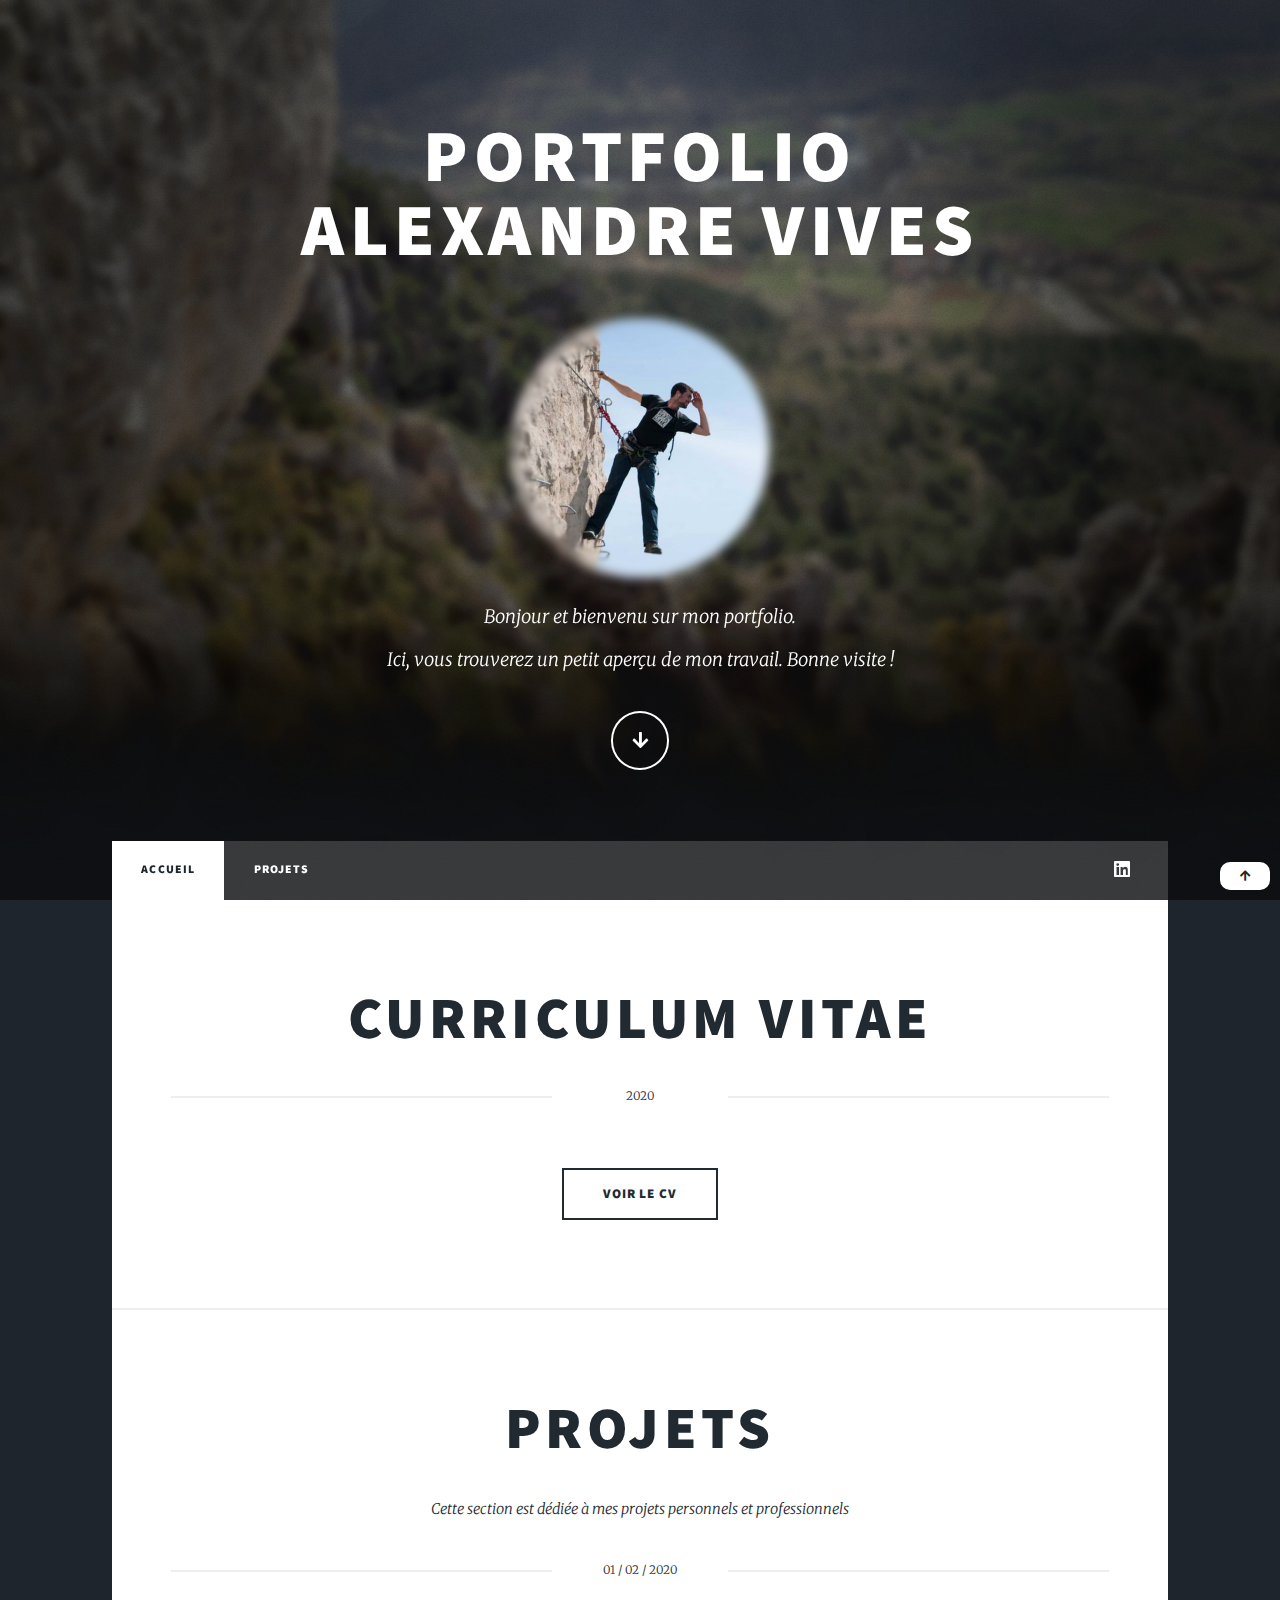
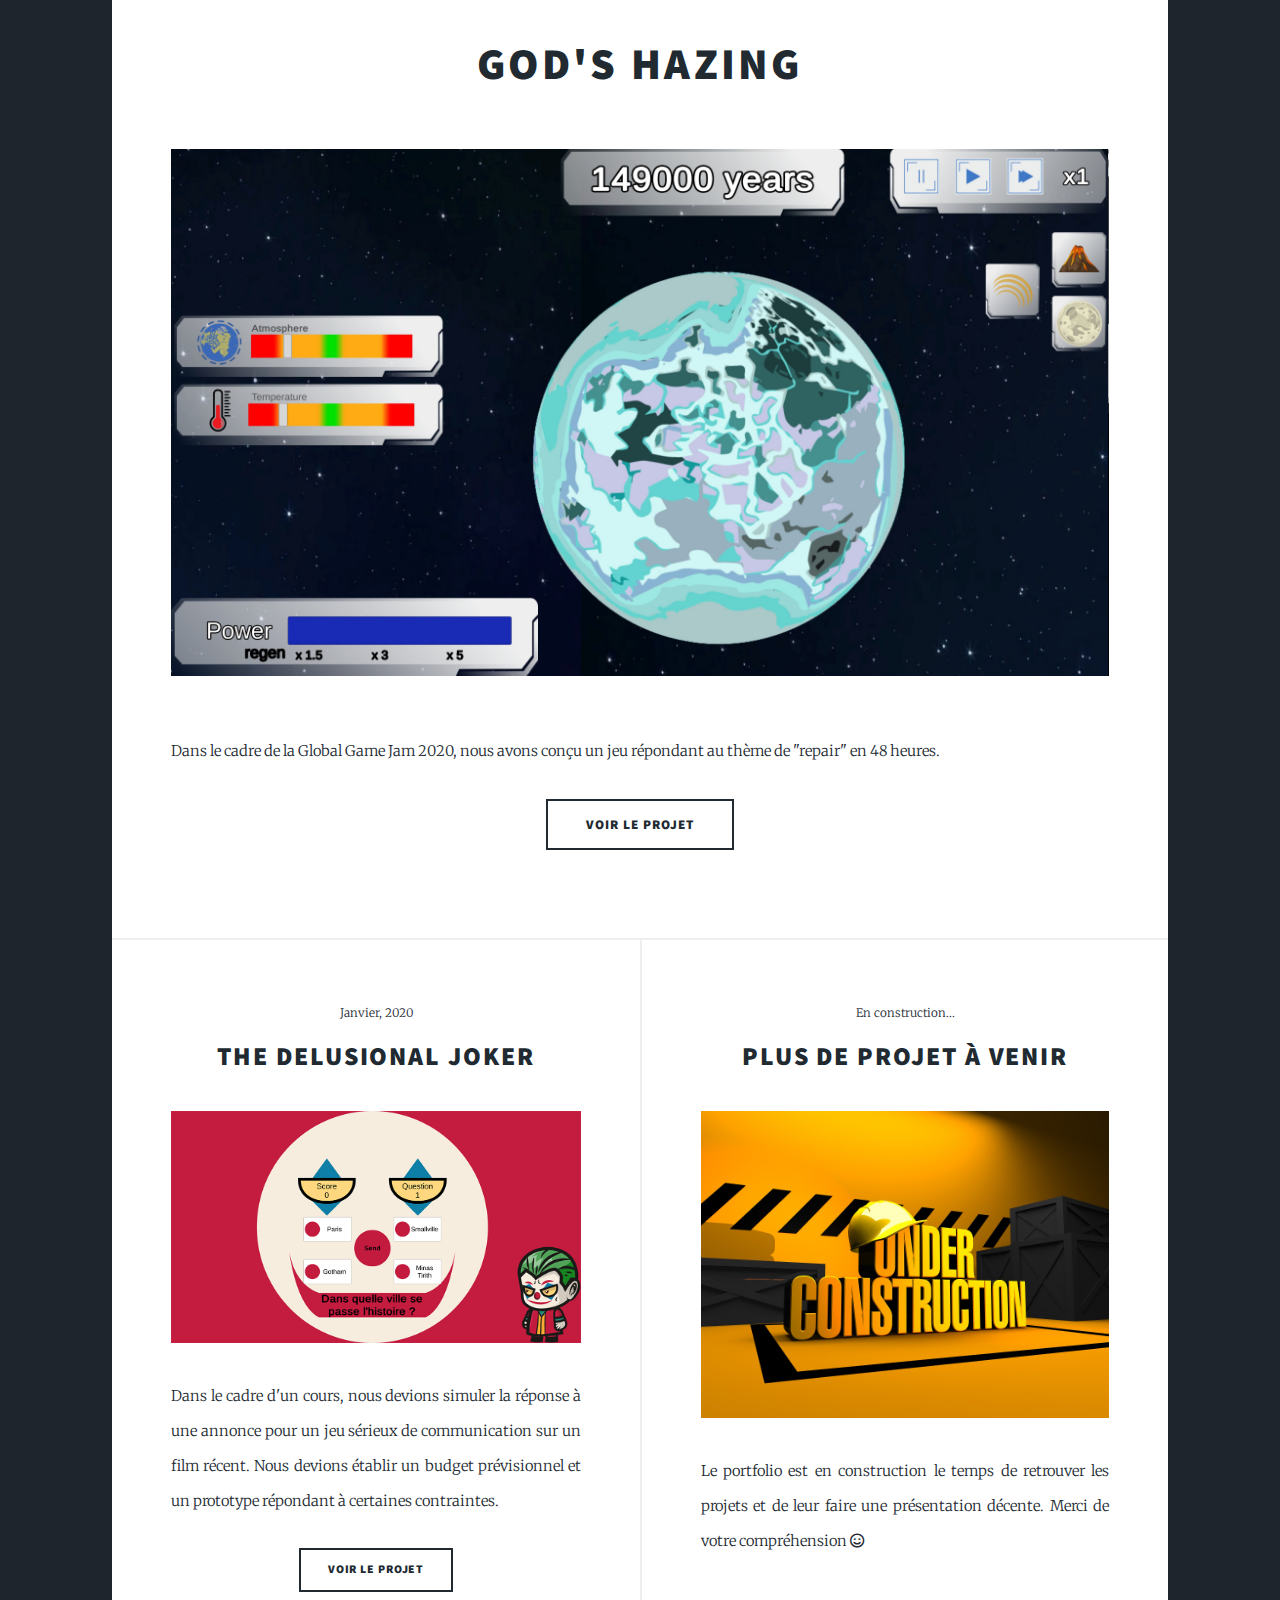
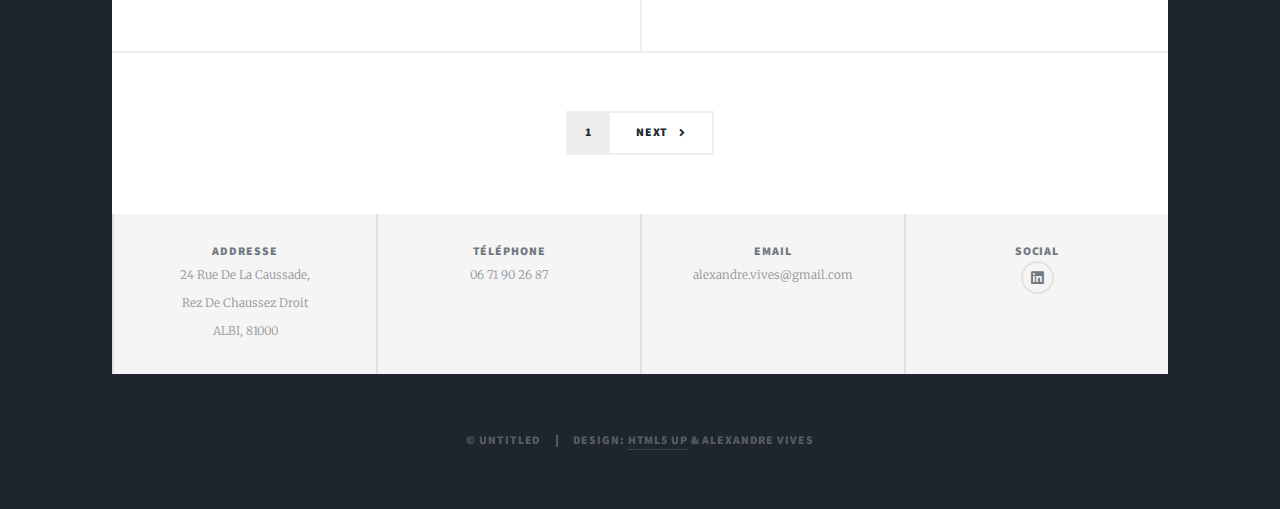
==== commit 080558e0: "Suppression de la partie profil" ====
--- a/index.html
+++ b/index.html
@@ -21,7 +21,7 @@
 					<div id="intro">
 						<h1>Portfolio</br>Alexandre Vives</h1>
 						<img src="images/first_page.png" width="300" height="300" alt="" />
-						<p>Bonjour et bienvenu sur mon portfolio.<br/> Ici, vous trouverez un petit aperçu de mon travail et plus encore. Bonne visite !</p>
+						<p>Bonjour et bienvenu sur mon portfolio.<br/> Ici, vous trouverez un petit aperçu de mon travail. Bonne visite !</p>
 
 						<ul class="actions">
 							<li><a href="#header" class="button icon solid solo fa-arrow-down scrolly">Continue</a></li>
@@ -45,12 +45,12 @@
 							<article class="post featured">
 								<header class="major">
 									<h2>Curriculum Vitae</h2>
-									<span class="announce">CV ou Profil</span>
-									<p>La page "profil" contient un lien vers le cv et des compléments sur mon profil</p>
+									<span class="announce">2020</span>
+									<!--<p>La page "profil" contient un lien vers le cv et des compléments sur mon profil</p> -->
 								</header>
 								<ul class="actions special">
-									<li><a href="profil.html" class="button large">Voir profil</a></li>
-									<li><a href="https://drive.google.com/open?id=1Zf-9jt9kd5kHtV3uzMvrws8bIlrzNsgl" target="_blank" class="button large">Seulement le CV</a></li>
+									<!--<li><a href="profil.html" class="button large">Voir profil</a></li>-->
+									<li><a href="https://drive.google.com/open?id=1Zf-9jt9kd5kHtV3uzMvrws8bIlrzNsgl" target="_blank" class="button large">Voir le CV</a></li>
 								</ul>							
 							</article>
 
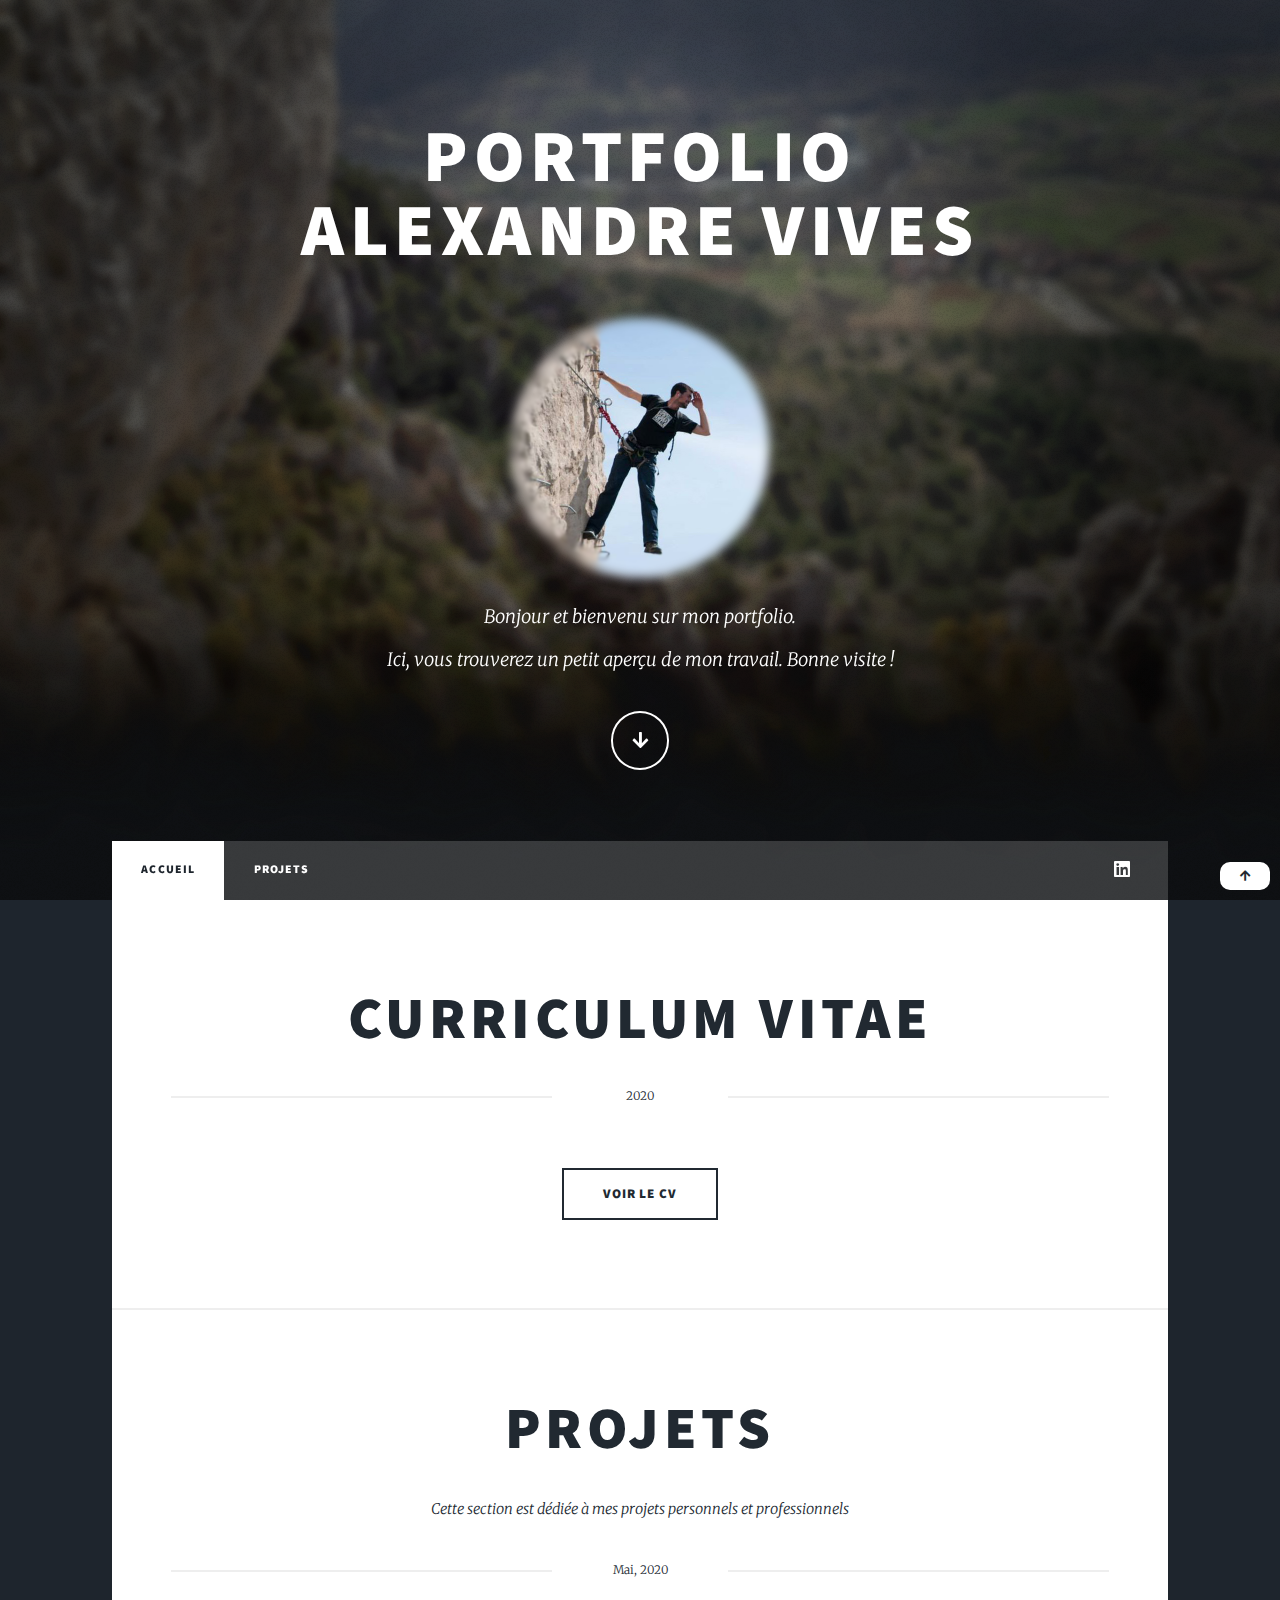
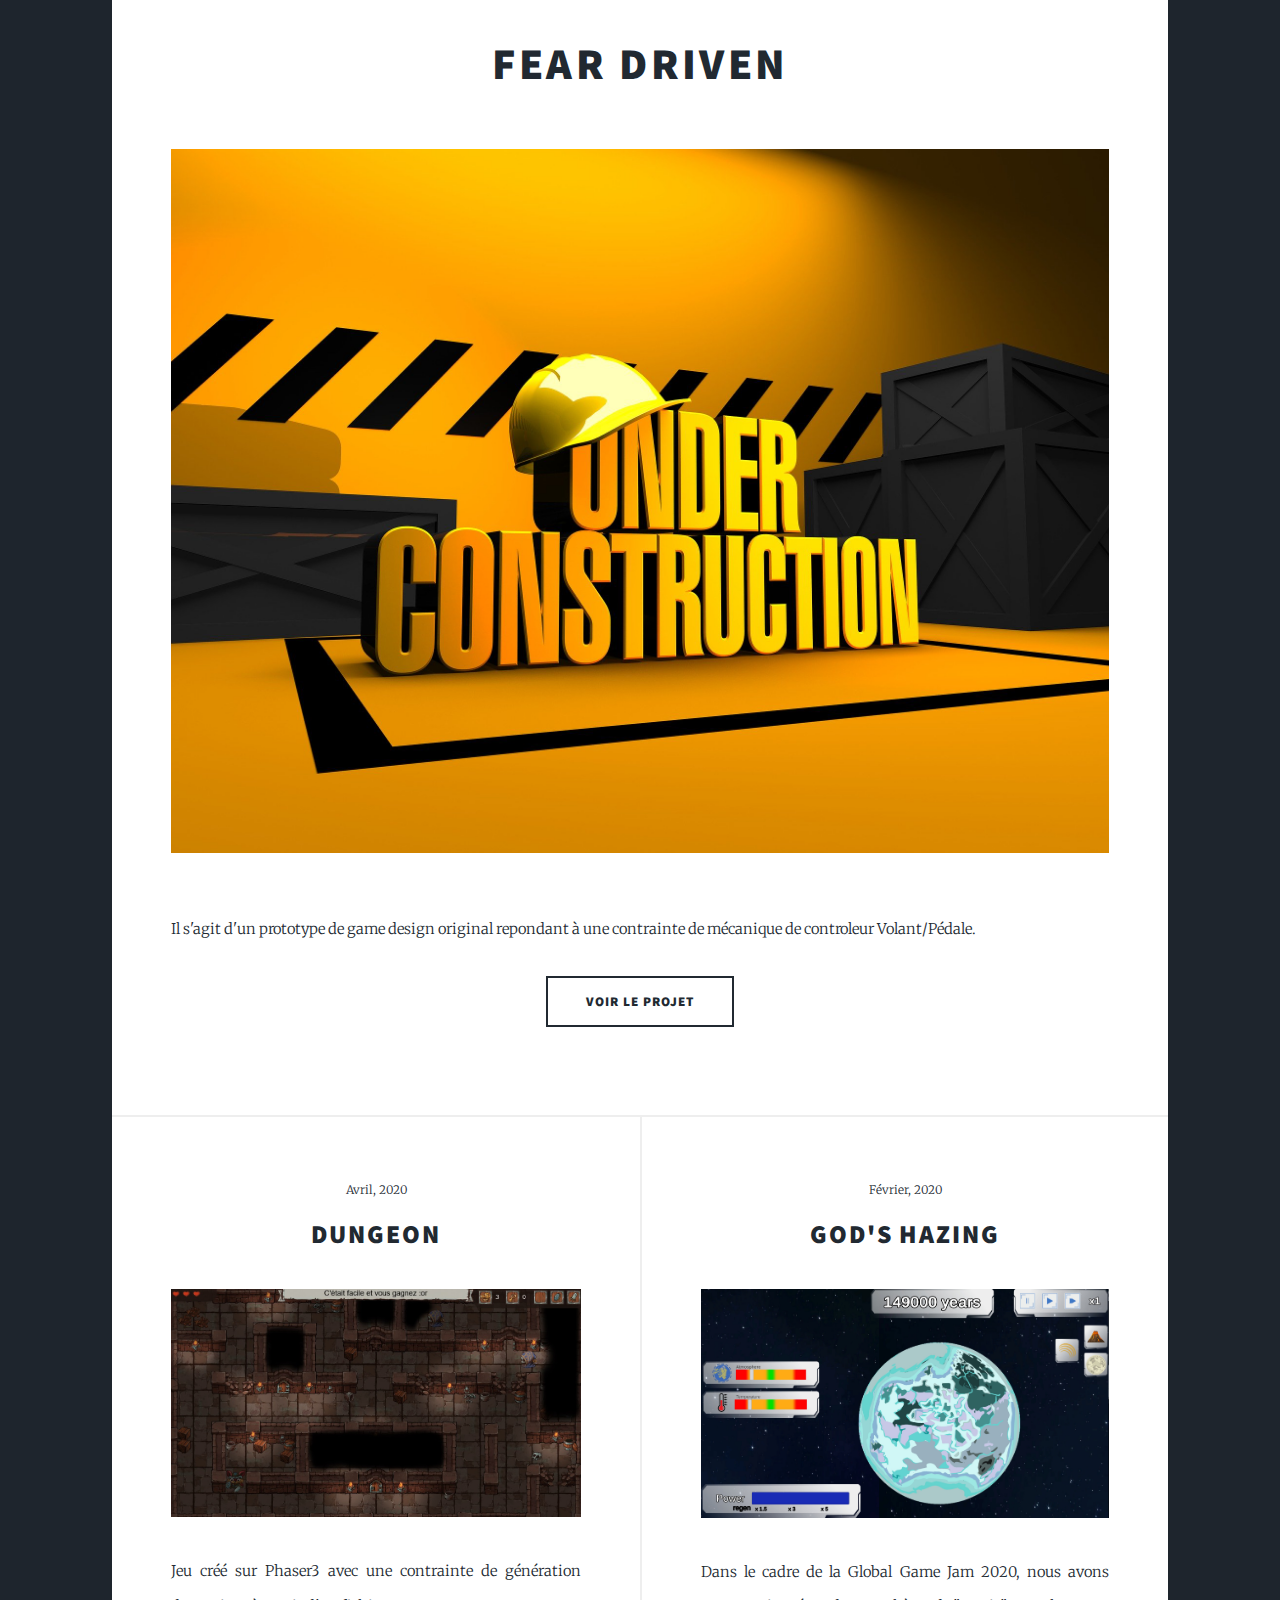
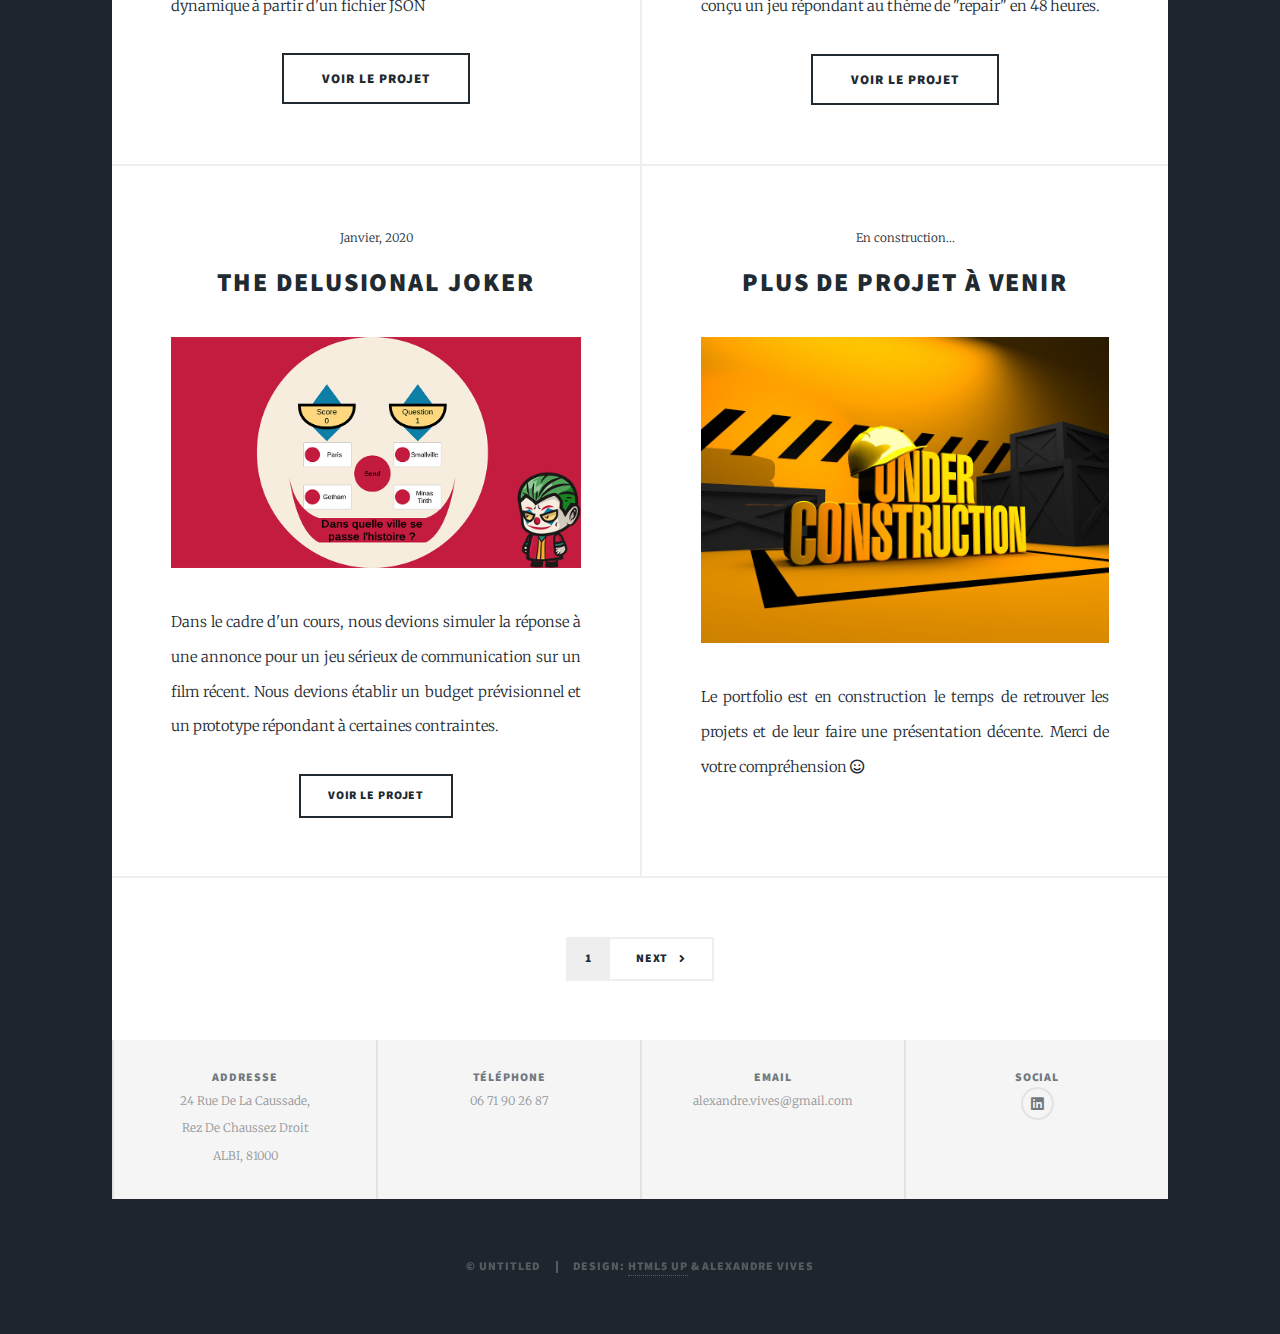
==== commit f1a61ca9: "ds" ====
--- a/index.html
+++ b/index.html
@@ -50,7 +50,7 @@
 								</header>
 								<ul class="actions special">
 									<!--<li><a href="profil.html" class="button large">Voir profil</a></li>-->
-									<li><a href="https://drive.google.com/open?id=1Zf-9jt9kd5kHtV3uzMvrws8bIlrzNsgl" target="_blank" class="button large">Voir le CV</a></li>
+									<li><a href="https://drive.google.com/open?id=1L1iVkAZM8UG5Ref_Tj9f3Yi0Zrec6zw1" target="_blank" class="button large">Voir le CV</a></li>
 								</ul>							
 							</article>
 
@@ -58,18 +58,40 @@
 								<header class="major">
 									<h2>Projets</h2>
 									<p>Cette section est dédiée à mes projets personnels et professionnels</p>
-									<span class="announce"> 01 / 02 / 2020</span>
-									<h3><a href="projets.html#god">God's Hazing</a></h3>
+									<span class="announce"> Mai, 2020</span>
+									<h3><a href="projets.html#fearDriven">Fear Driven</a></h3>
 								</header>
-								<a href="projets.html#god" class="image main"><img src="images/Screen_Godhazing.jpg" alt="Screenshot God's Hazing" /></a>
-								<p>Dans le cadre de la Global Game Jam 2020, nous avons conçu un jeu répondant au thème de "repair" en 48 heures.</p>							
+								<a href="projets.html#fearDriven" class="image main"><img src="images/under-construction.jpg" alt="Screenshot FearDriven" /></a>
+								<p>Il s'agit d'un prototype de game design original repondant à une contrainte de mécanique de controleur Volant/Pédale.</p>							
 								<ul class="actions special">
-									<li><a href="projets.html#god" class="button large">Voir le projet</a></li>
+									<li><a href="projets.html#fearDriven" class="button large">Voir le projet</a></li>
 								</ul>
 							</article>
 
 						<!-- Posts -->
 							<section class="posts">
+								<article>
+									<header>
+										<span class="date"> Avril, 2020</span>
+										<h2><a href="projets.html#dungeon">Dungeon</a></h2>
+									</header>
+									<a href="projets.html#dungeon" class="image fit"><img src="images/Dungeon.jpg" alt="Screenshot Dungeon" /></a>
+									<p>Jeu créé sur Phaser3 avec une contrainte de génération dynamique à partir d'un fichier JSON</p>							
+									<ul class="actions special">
+										<li><a href="projets.html#dungeon" class="button large">Voir le projet</a></li>
+									</ul>
+								</article>
+								<article>
+									<header>
+										<span class="date"> Février, 2020</span>
+										<h2><a href="projets.html#god">God's Hazing</a></h2>
+									</header>
+									<a href="projets.html#god" class="image fit"><img src="images/Screen_Godhazing.jpg" alt="Screenshot God's Hazing" /></a>
+									<p>Dans le cadre de la Global Game Jam 2020, nous avons conçu un jeu répondant au thème de "repair" en 48 heures.</p>							
+									<ul class="actions special">
+										<li><a href="projets.html#god" class="button large">Voir le projet</a></li>
+									</ul>
+								</article>
 								<article>
 									<header>
 										<span class="date">Janvier, 2020</span>
@@ -81,6 +103,7 @@
 										<li><a href="projets.html#joker" class="button">Voir le projet</a></li>
 									</ul>
 								</article>
+								
 								<article>
 									<header>
 										<span class="date">En construction...</span>
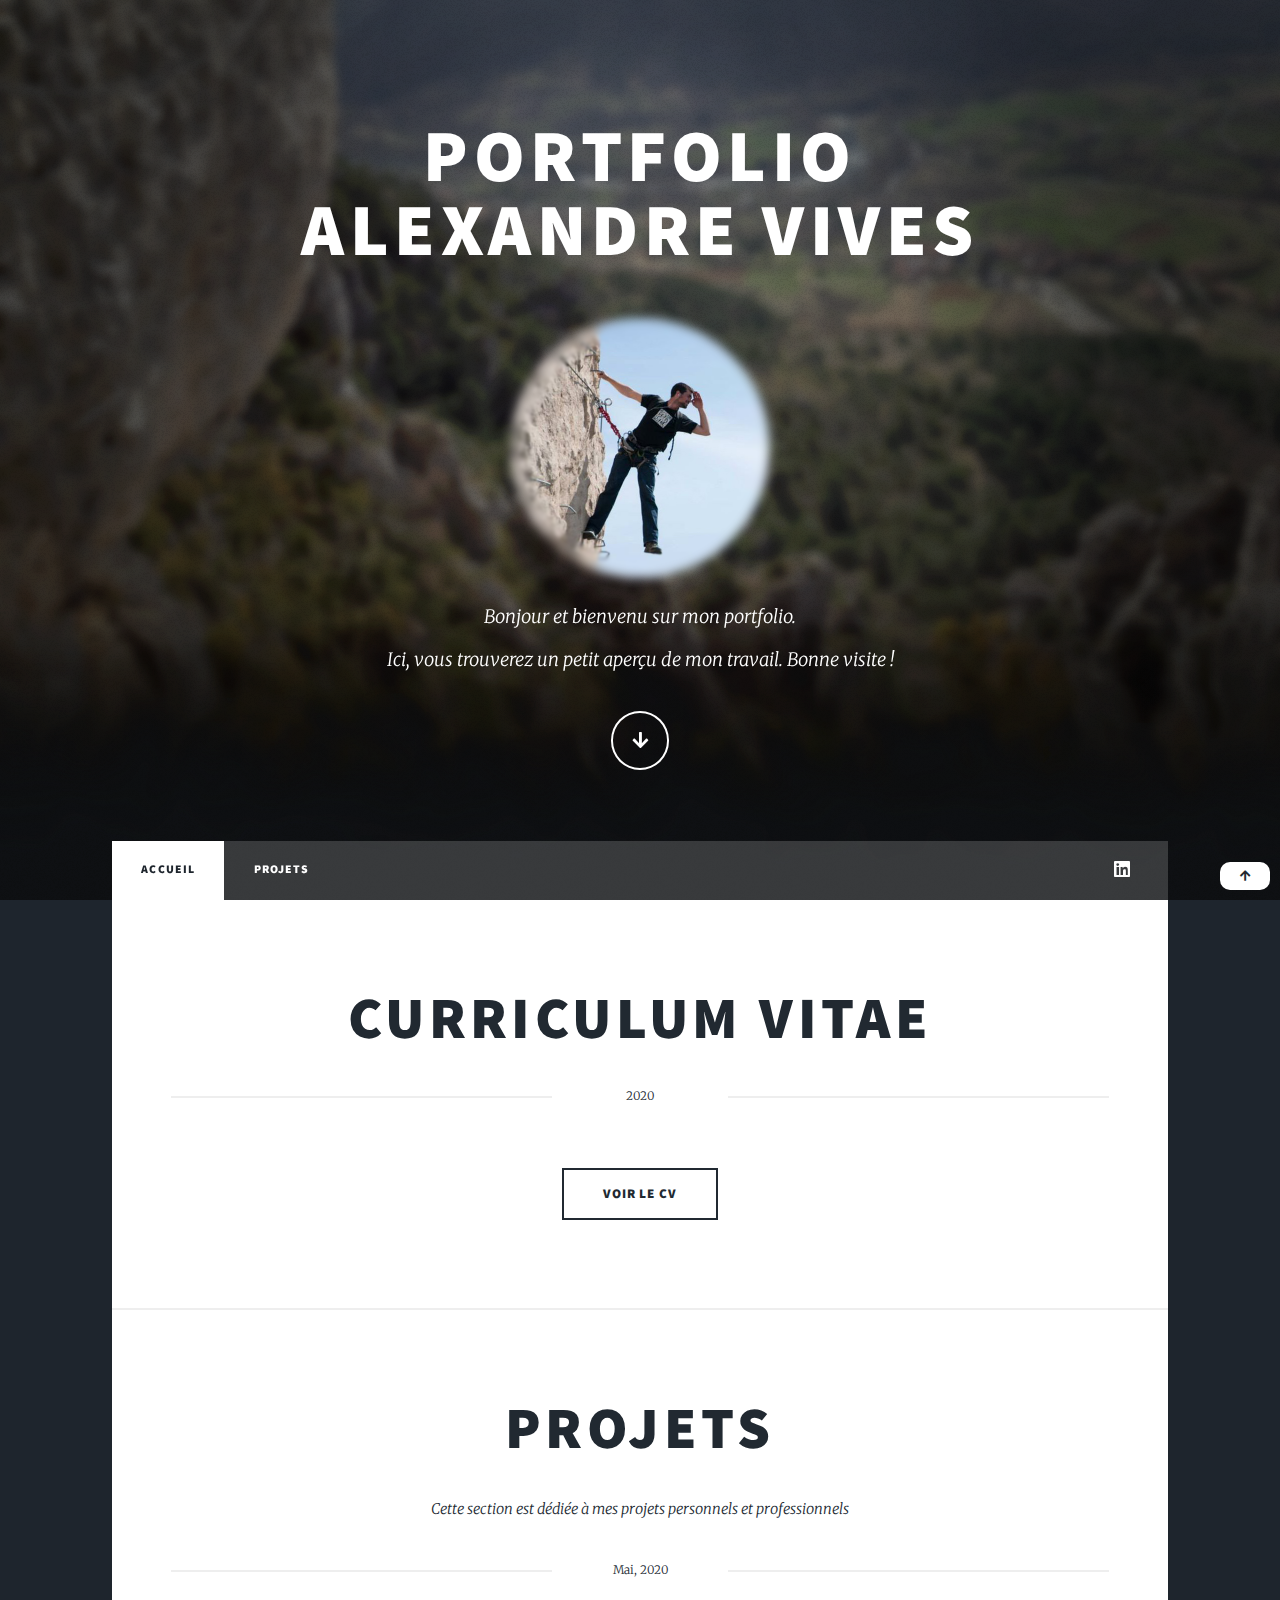
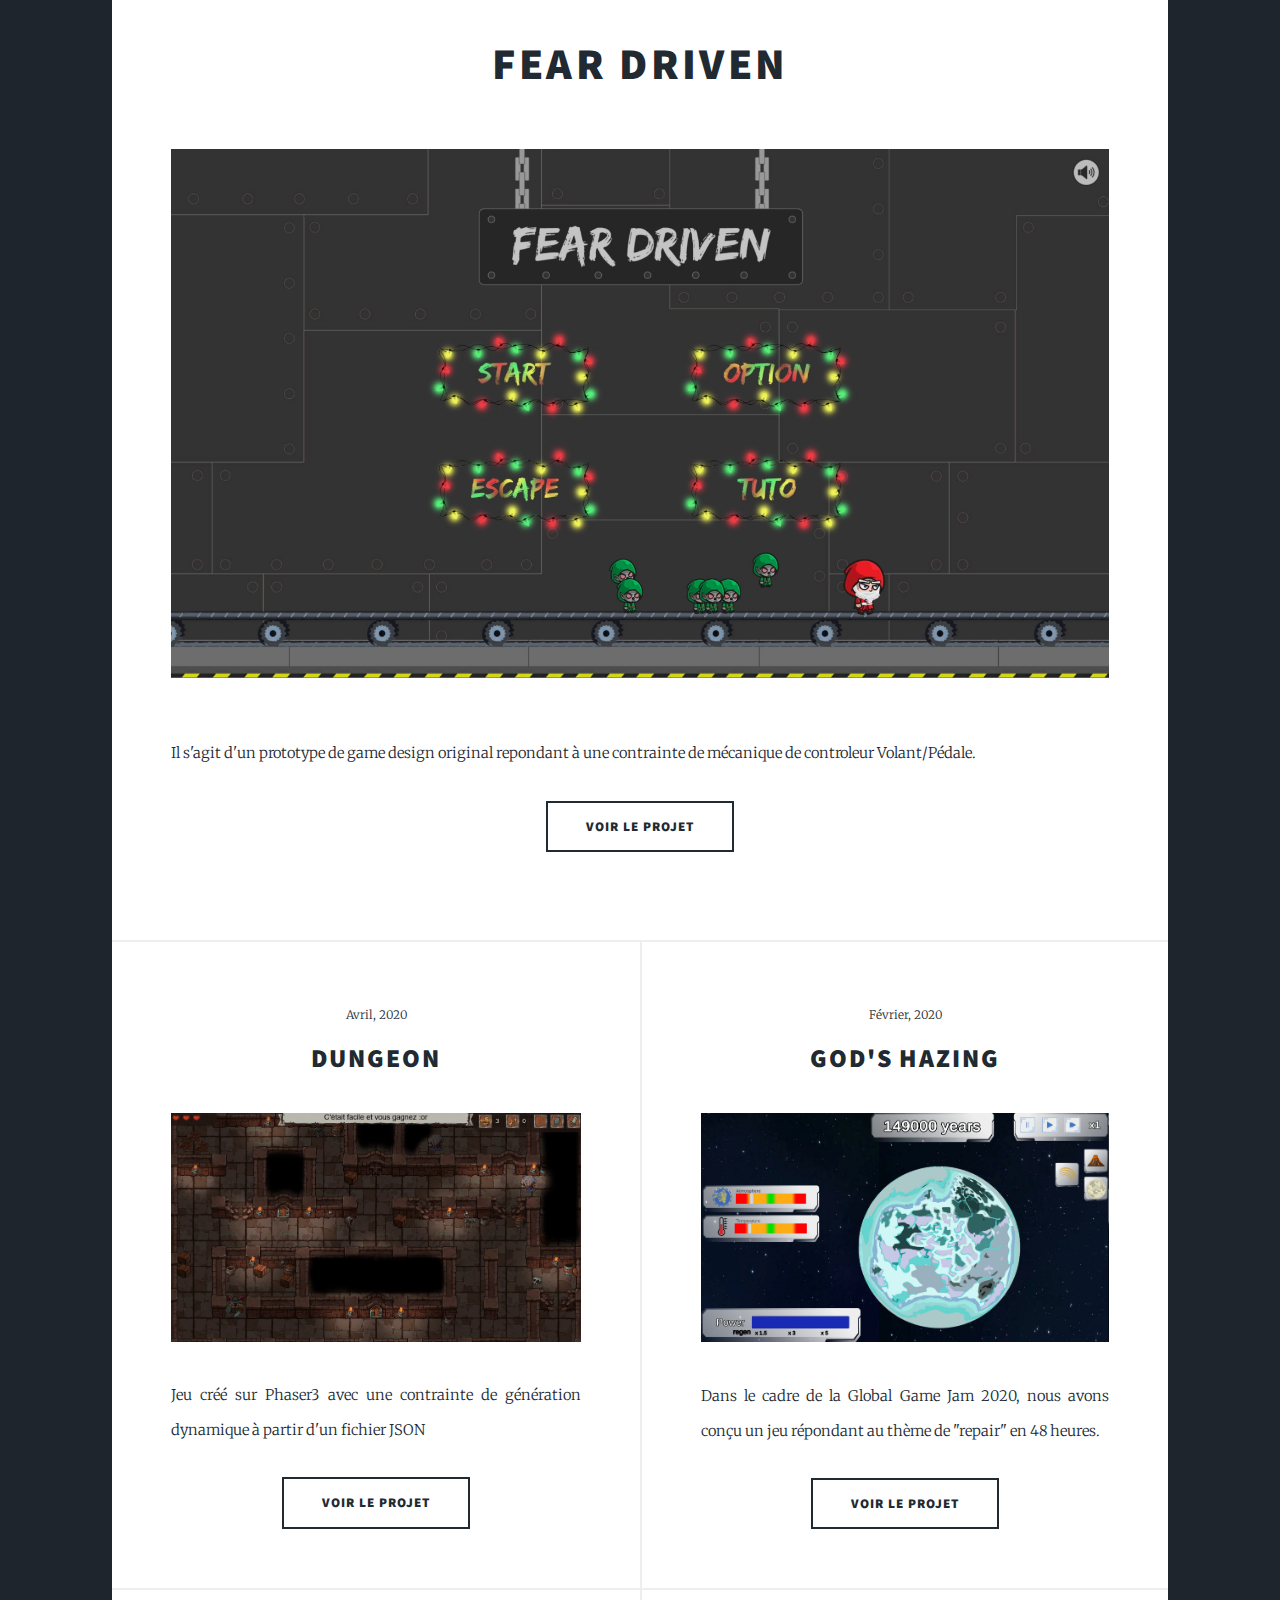
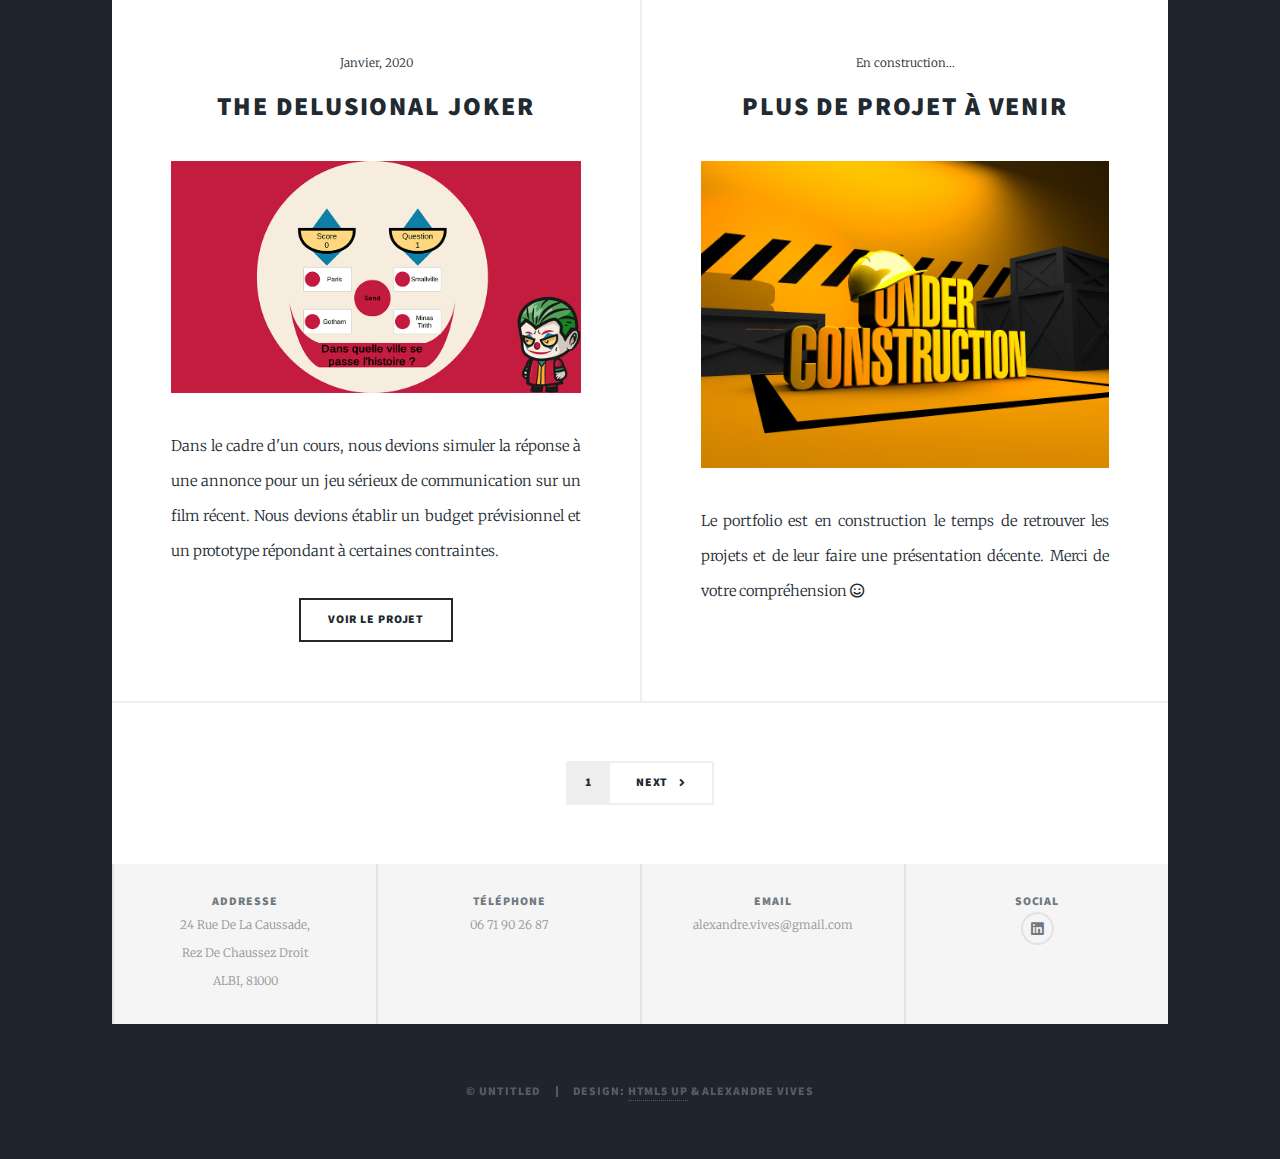
==== commit 0f4fcaf0: "fear driven" ====
--- a/index.html
+++ b/index.html
@@ -61,7 +61,7 @@
 									<span class="announce"> Mai, 2020</span>
 									<h3><a href="projets.html#fearDriven">Fear Driven</a></h3>
 								</header>
-								<a href="projets.html#fearDriven" class="image main"><img src="images/under-construction.jpg" alt="Screenshot FearDriven" /></a>
+								<a href="projets.html#fearDriven" class="image main"><img src="images/FearDriven.jpg" alt="Screenshot FearDriven" /></a>
 								<p>Il s'agit d'un prototype de game design original repondant à une contrainte de mécanique de controleur Volant/Pédale.</p>							
 								<ul class="actions special">
 									<li><a href="projets.html#fearDriven" class="button large">Voir le projet</a></li>
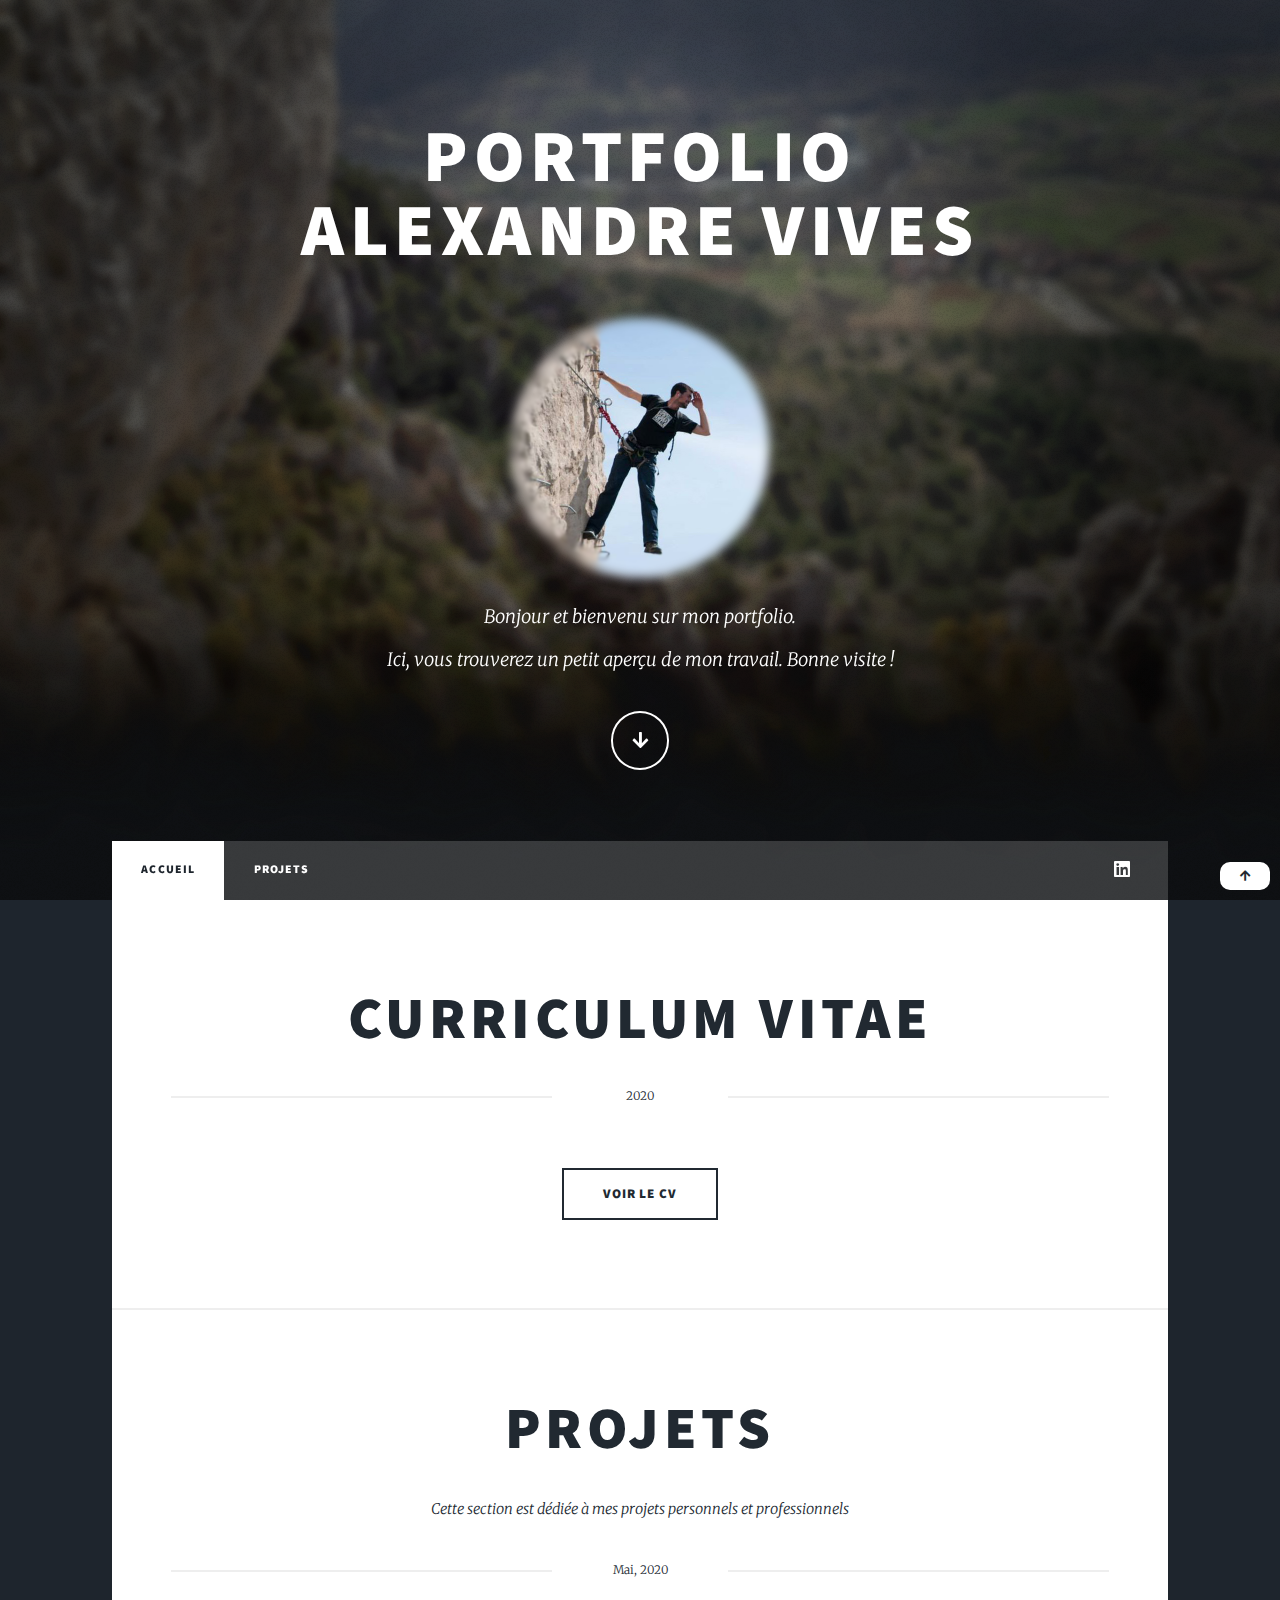
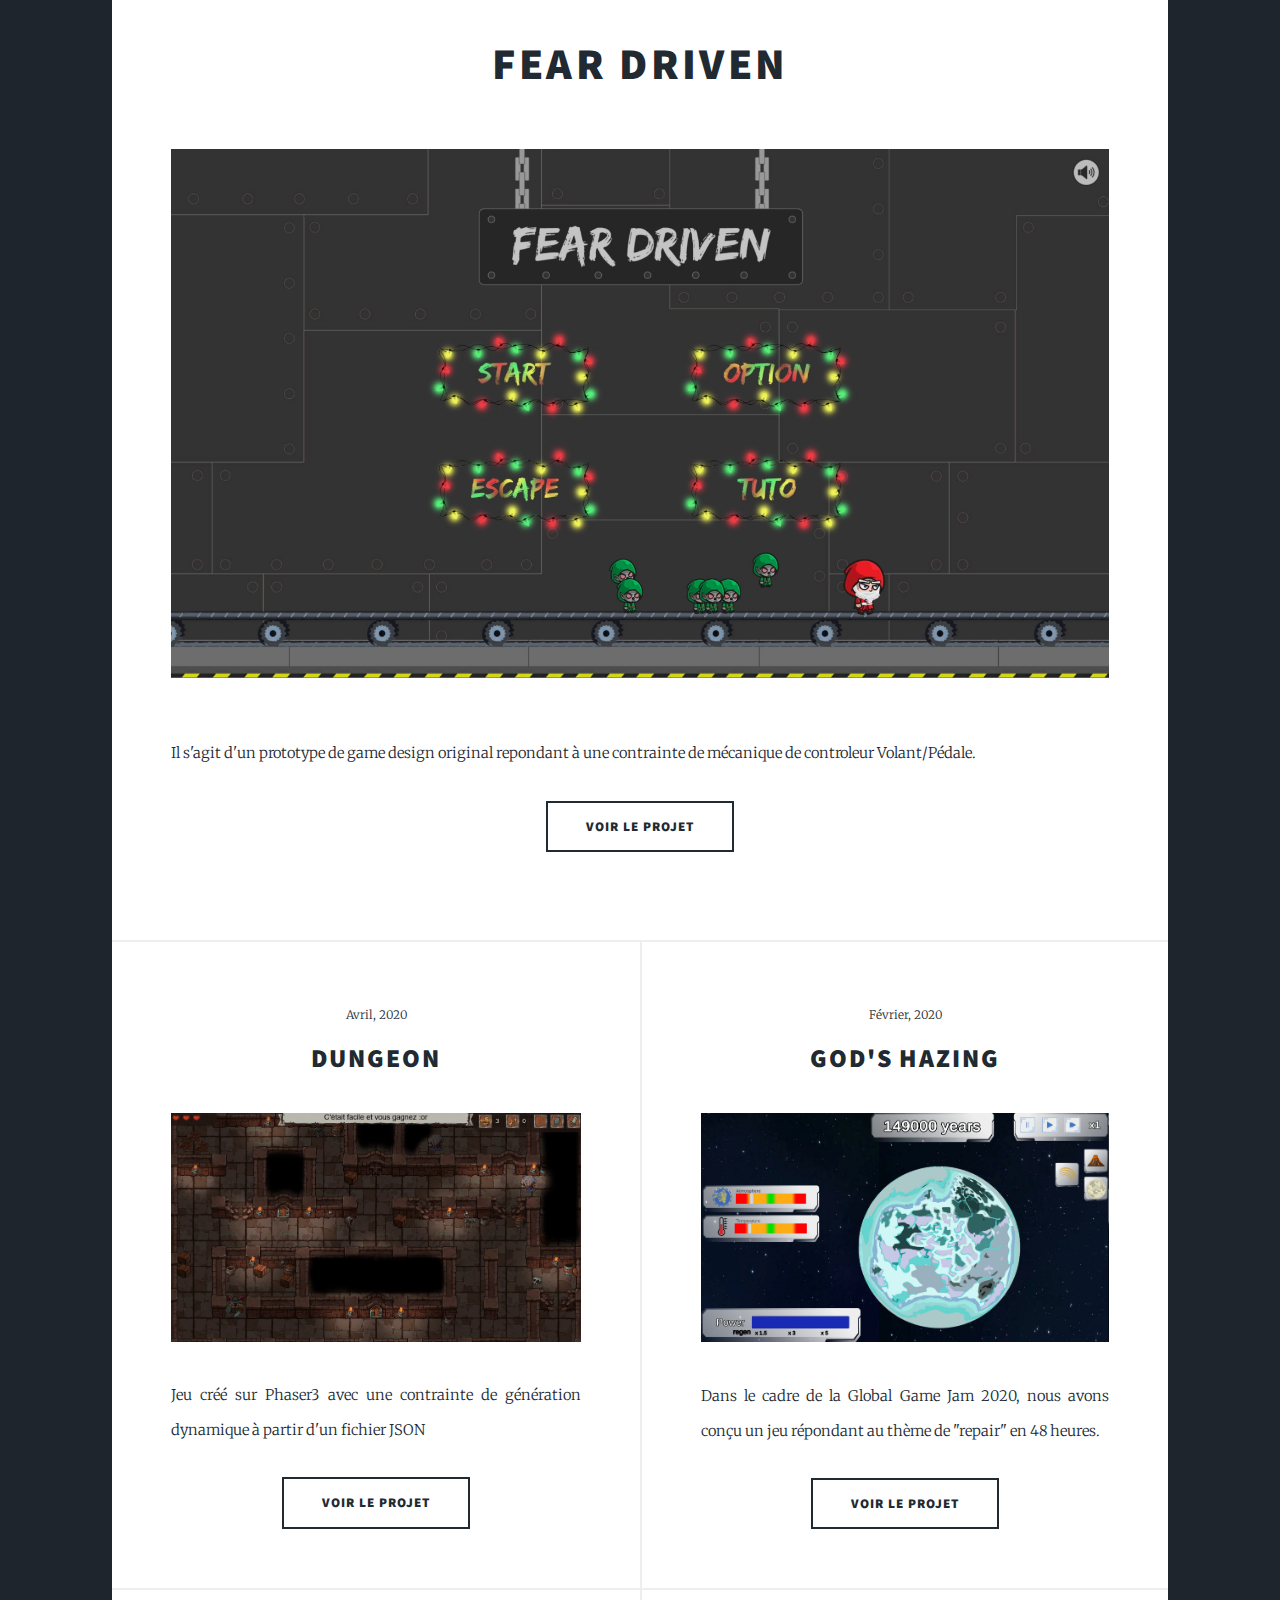
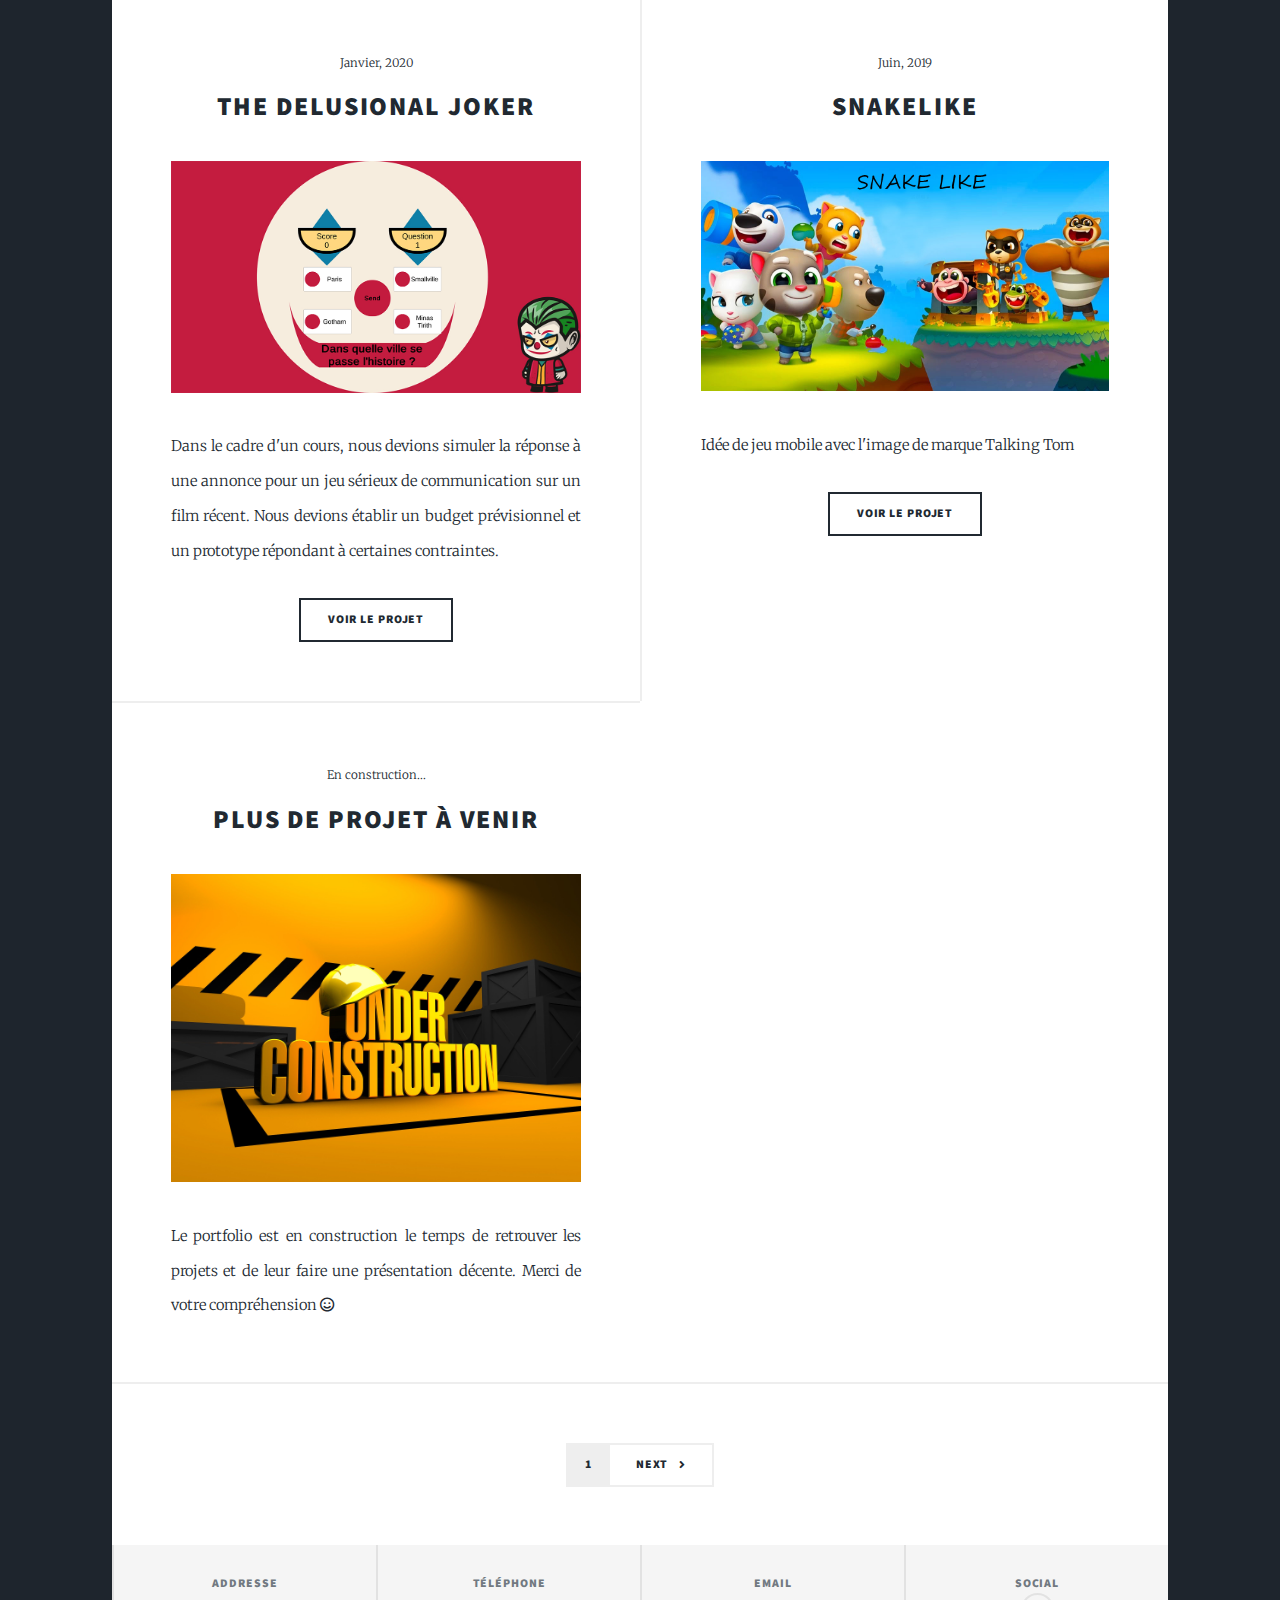
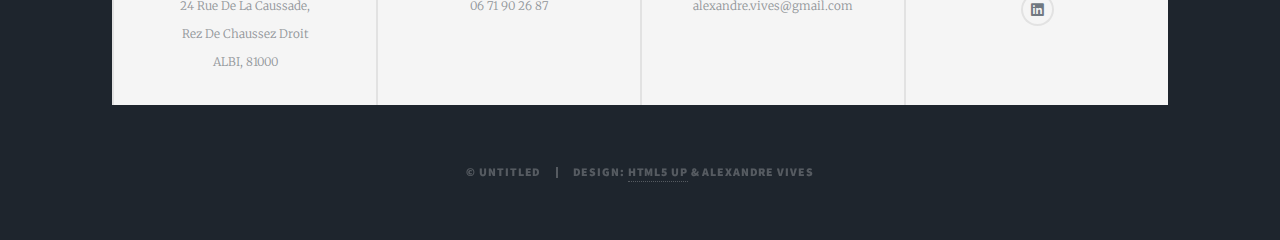
==== commit bd7a6817: "Modif" ====
--- a/index.html
+++ b/index.html
@@ -50,7 +50,7 @@
 								</header>
 								<ul class="actions special">
 									<!--<li><a href="profil.html" class="button large">Voir profil</a></li>-->
-									<li><a href="https://drive.google.com/open?id=1L1iVkAZM8UG5Ref_Tj9f3Yi0Zrec6zw1" target="_blank" class="button large">Voir le CV</a></li>
+									<li><a href="https://drive.google.com/file/d/17A2a_R6dU-kfGZ9UeV9wzixaYbmPYx6f/view?usp=sharing" target="_blank" class="button large">Voir le CV</a></li>
 								</ul>							
 							</article>
 
@@ -103,7 +103,18 @@
 										<li><a href="projets.html#joker" class="button">Voir le projet</a></li>
 									</ul>
 								</article>
-								
+								<article>
+									<header>
+										<span class="date">Juin, 2019</span>
+										<h2><a href="projets.html#snakelike">SnakeLike</a></h2>
+									</header>
+									<a href="projets.html#snakelike" class="image fit"><img src="images/SnakeLike.jpg" alt="" /></a>
+									<p>Idée de jeu mobile avec l'image de marque Talking Tom</p>
+									<ul class="actions special">
+										<li><a href="projets.html#snakelike" class="button">Voir le projet</a></li>
+									</ul>
+								</article>
+
 								<article>
 									<header>
 										<span class="date">En construction...</span>
